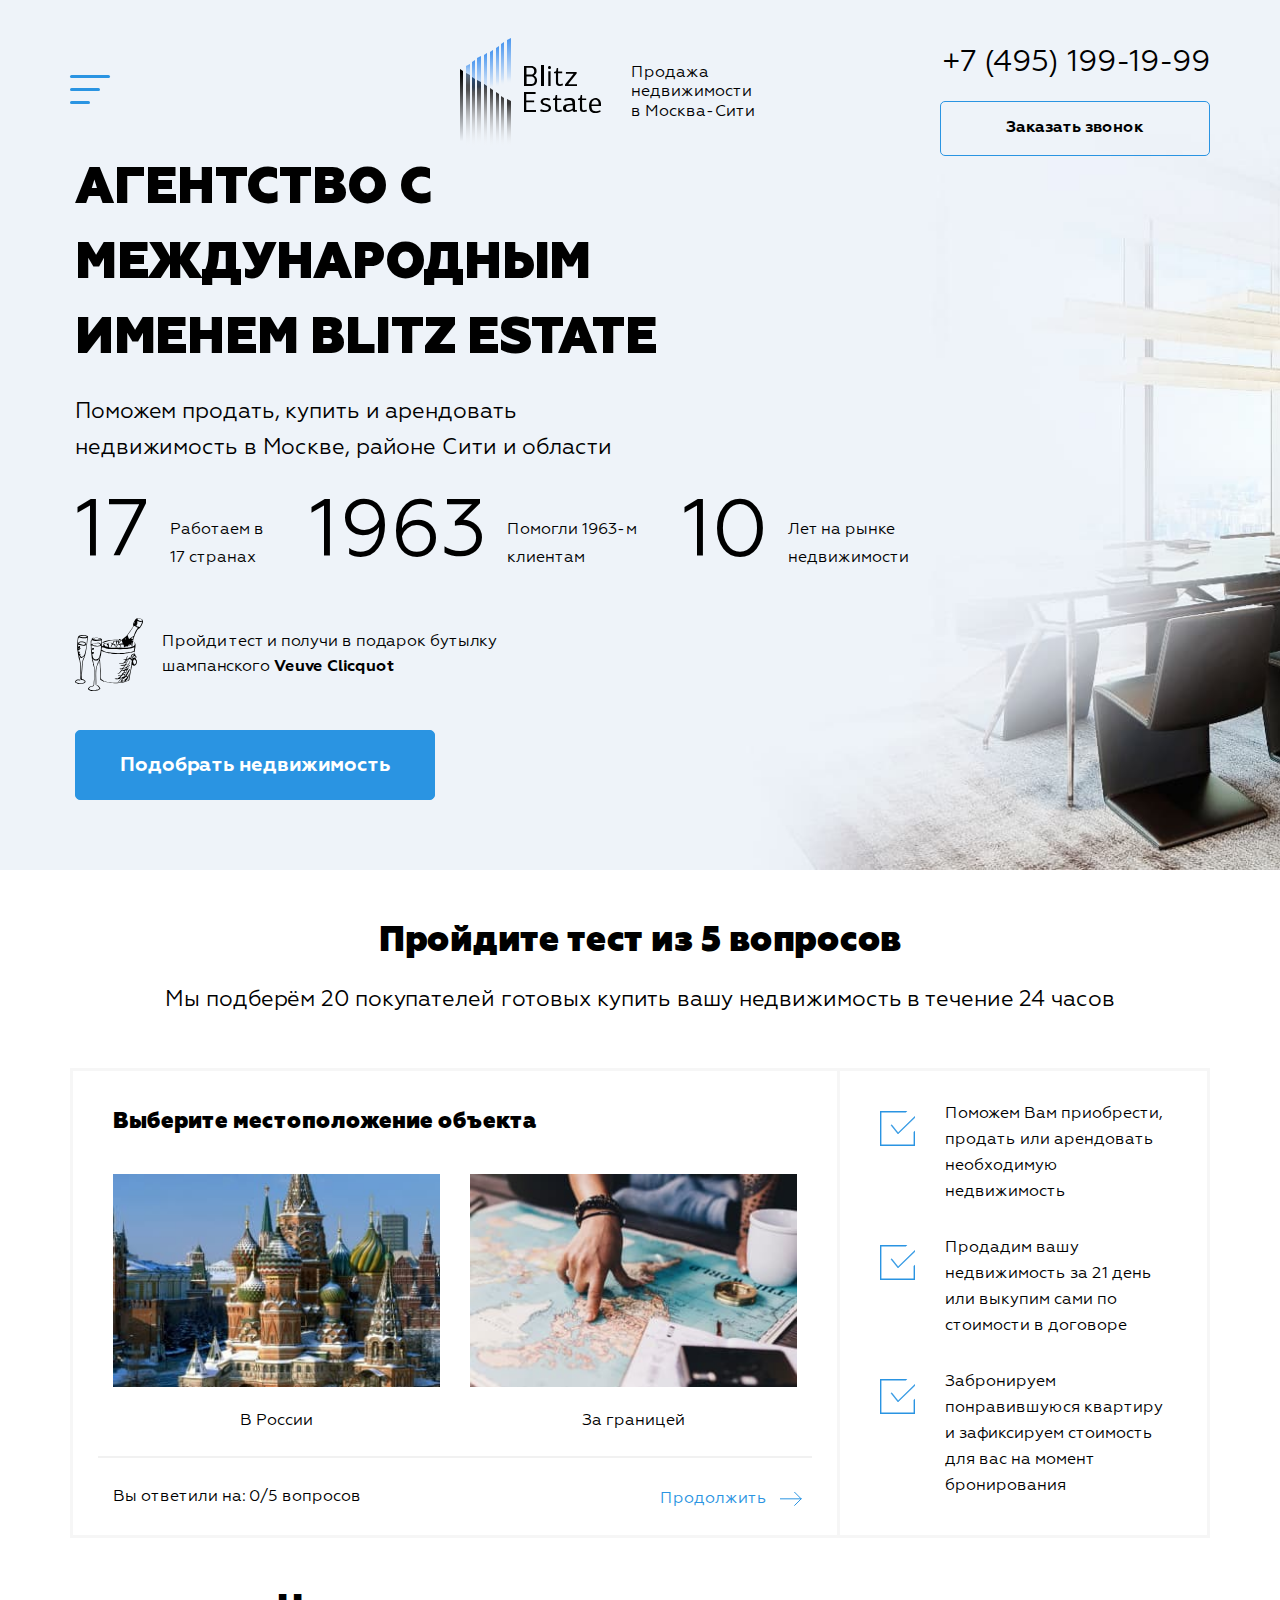
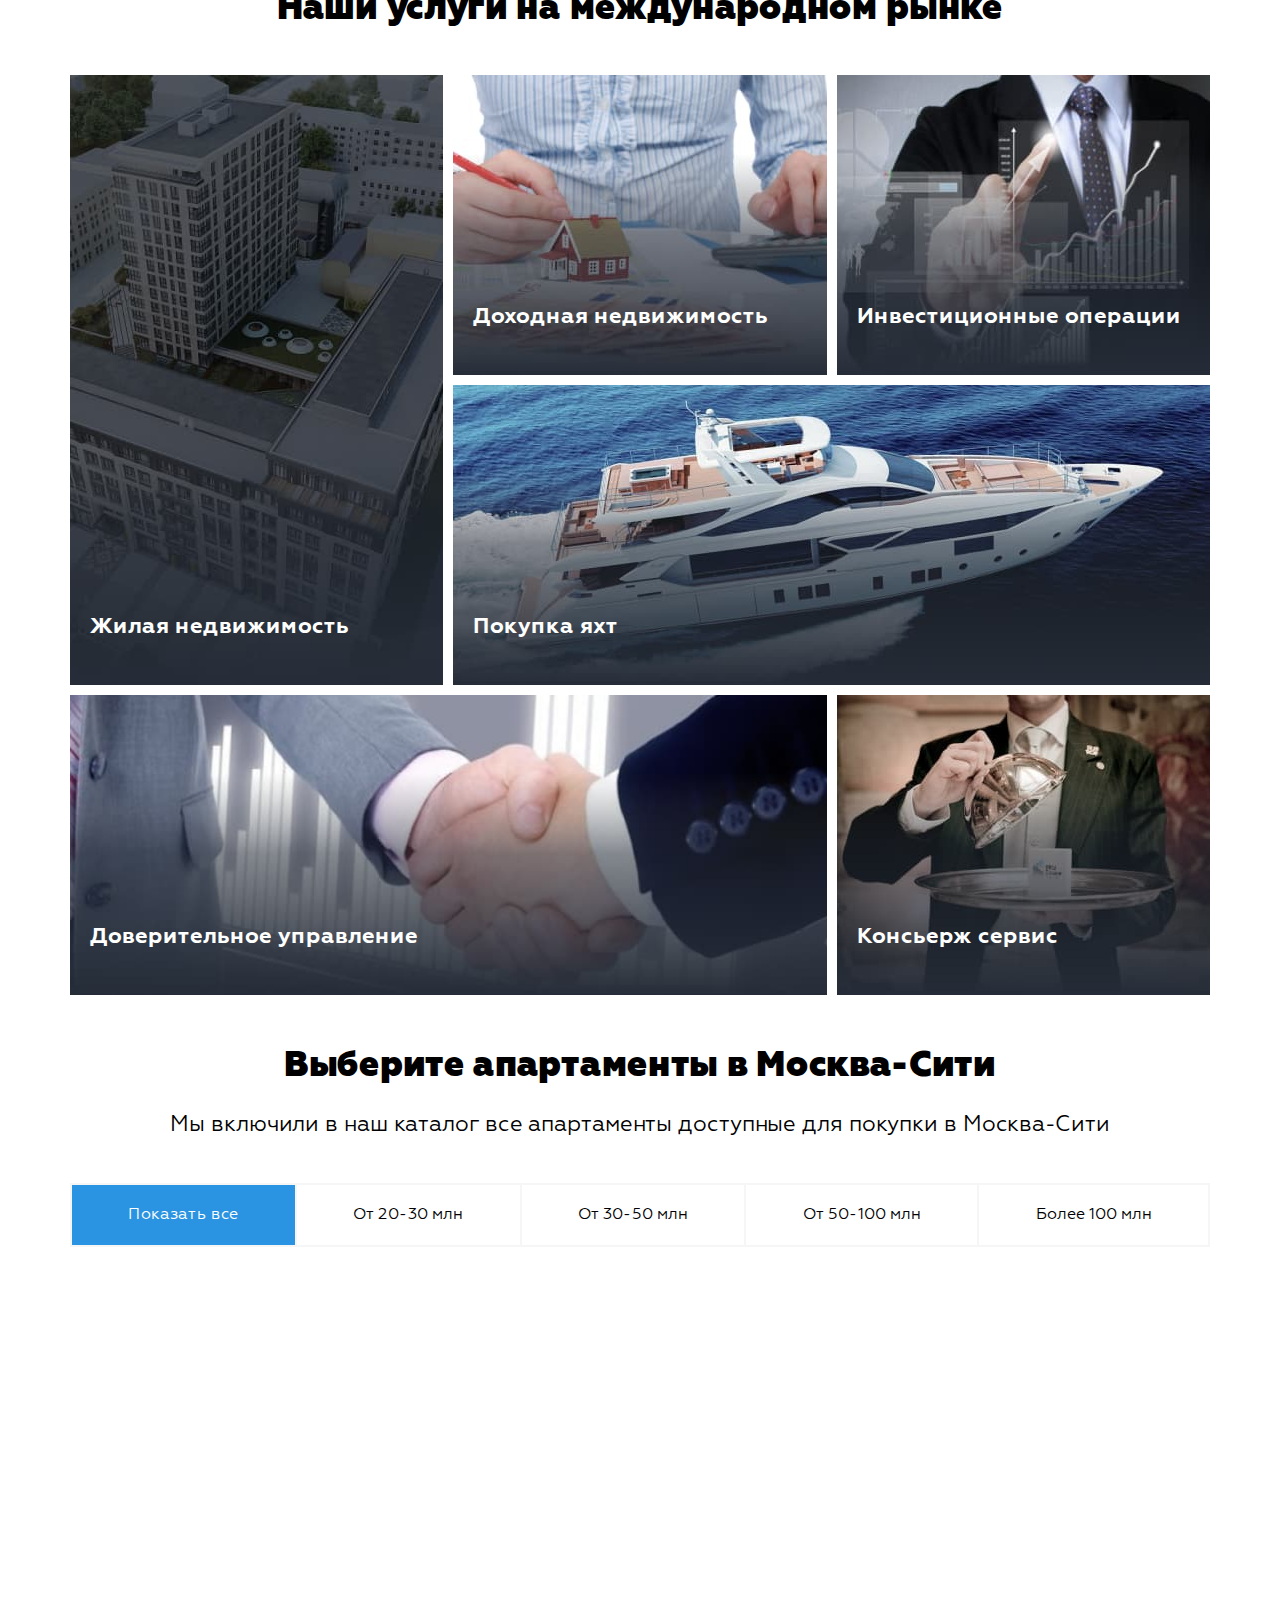
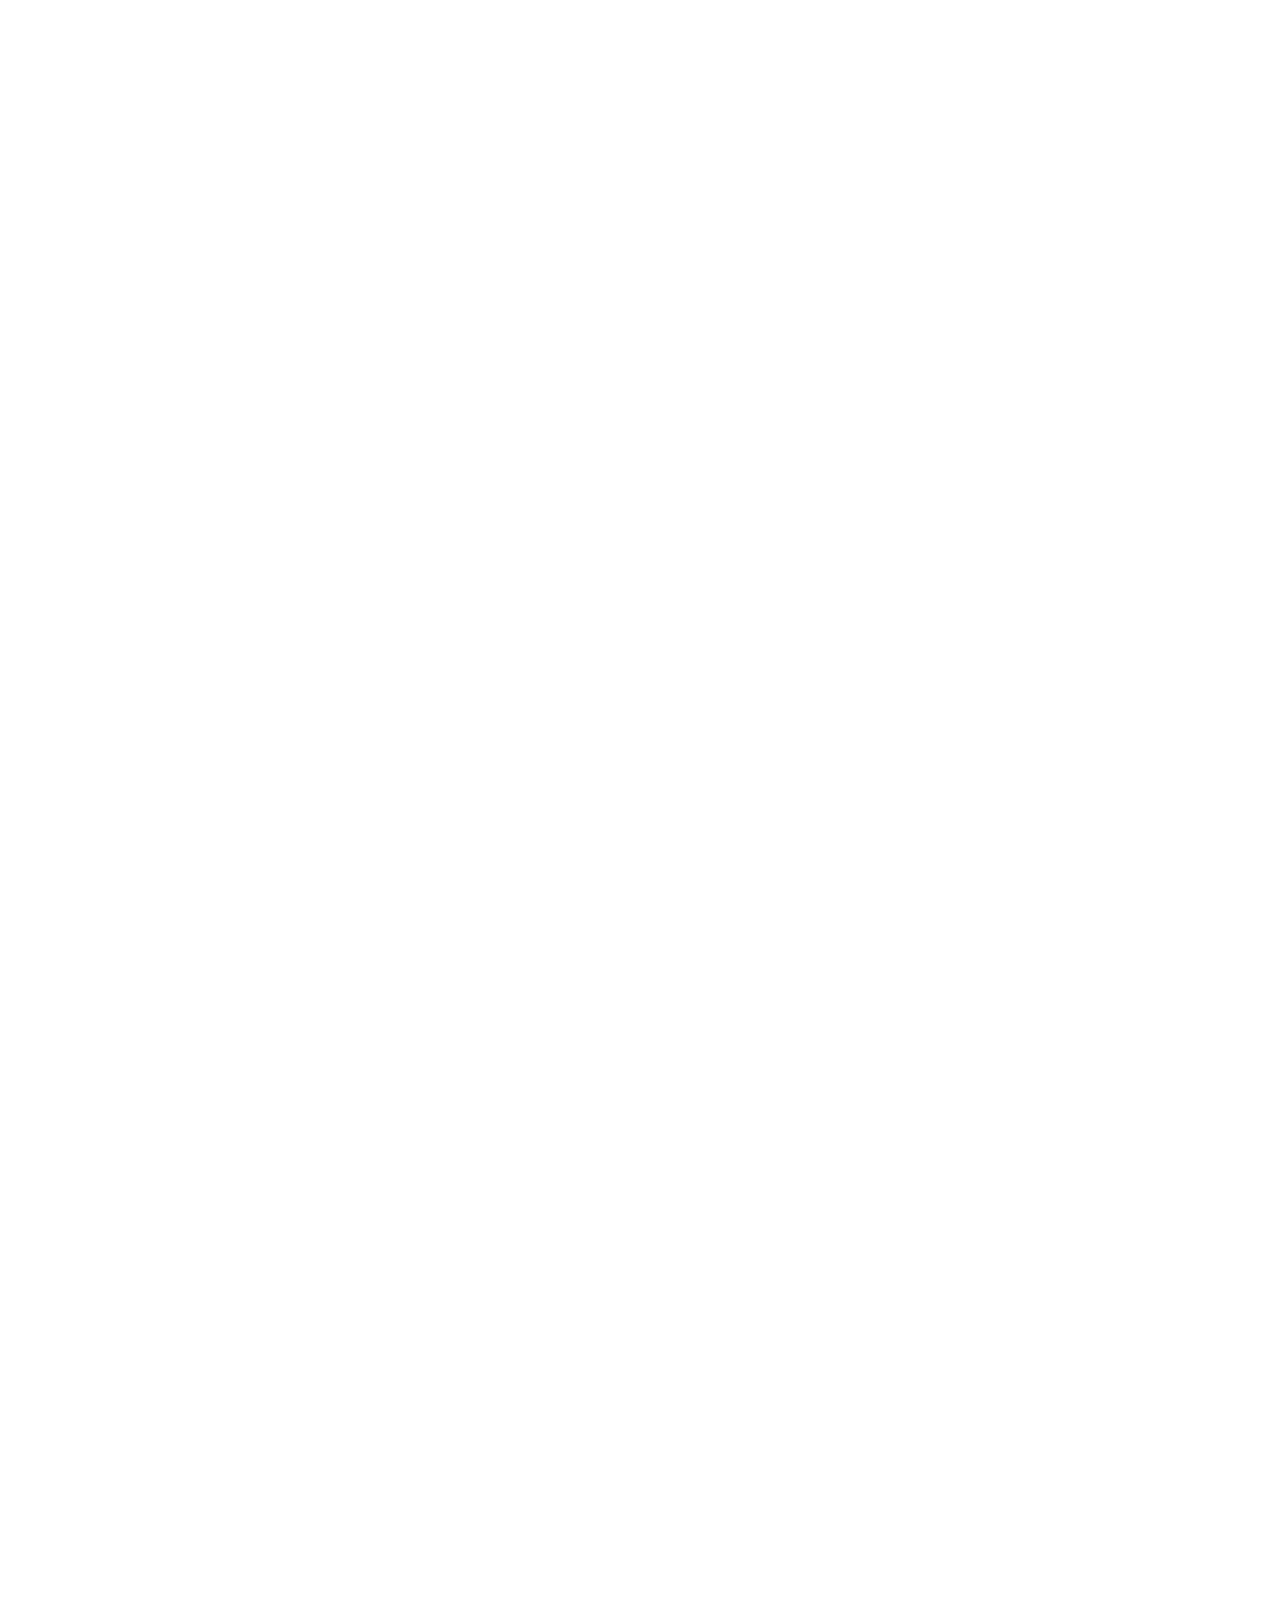
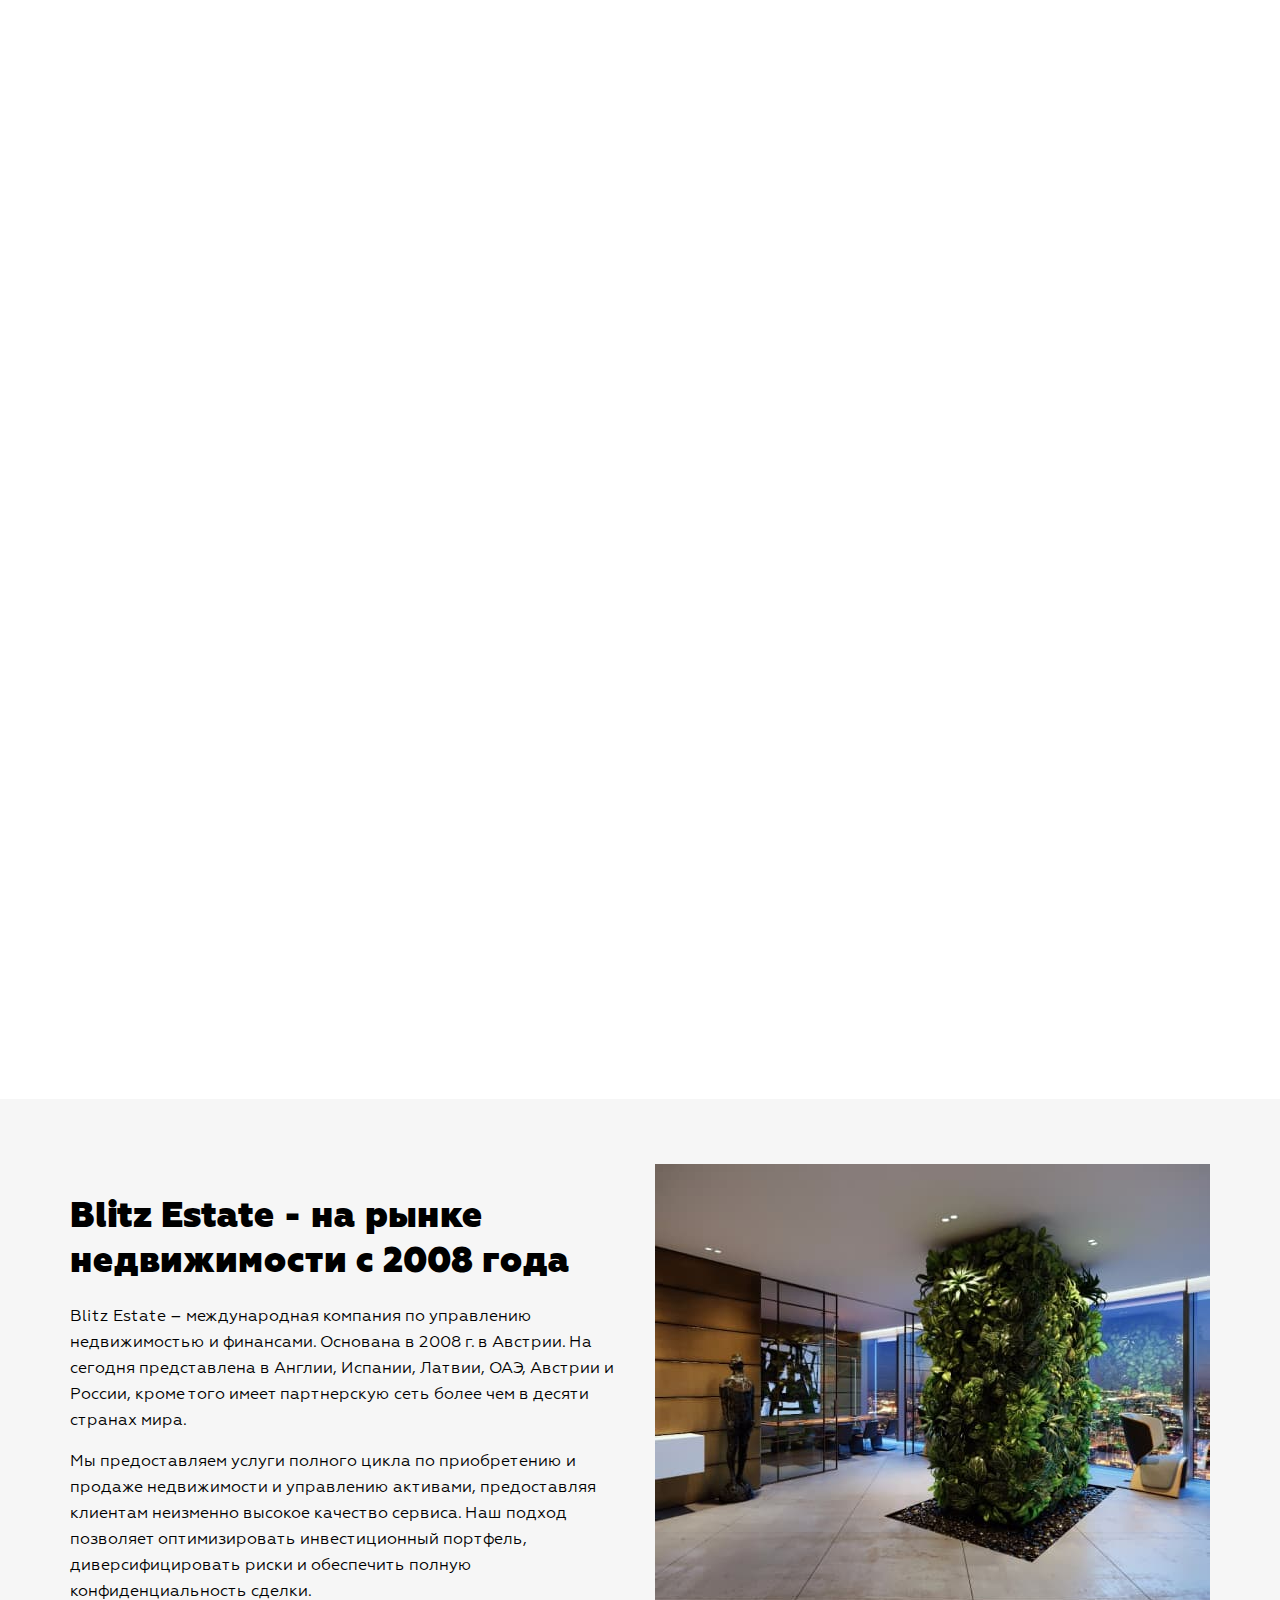
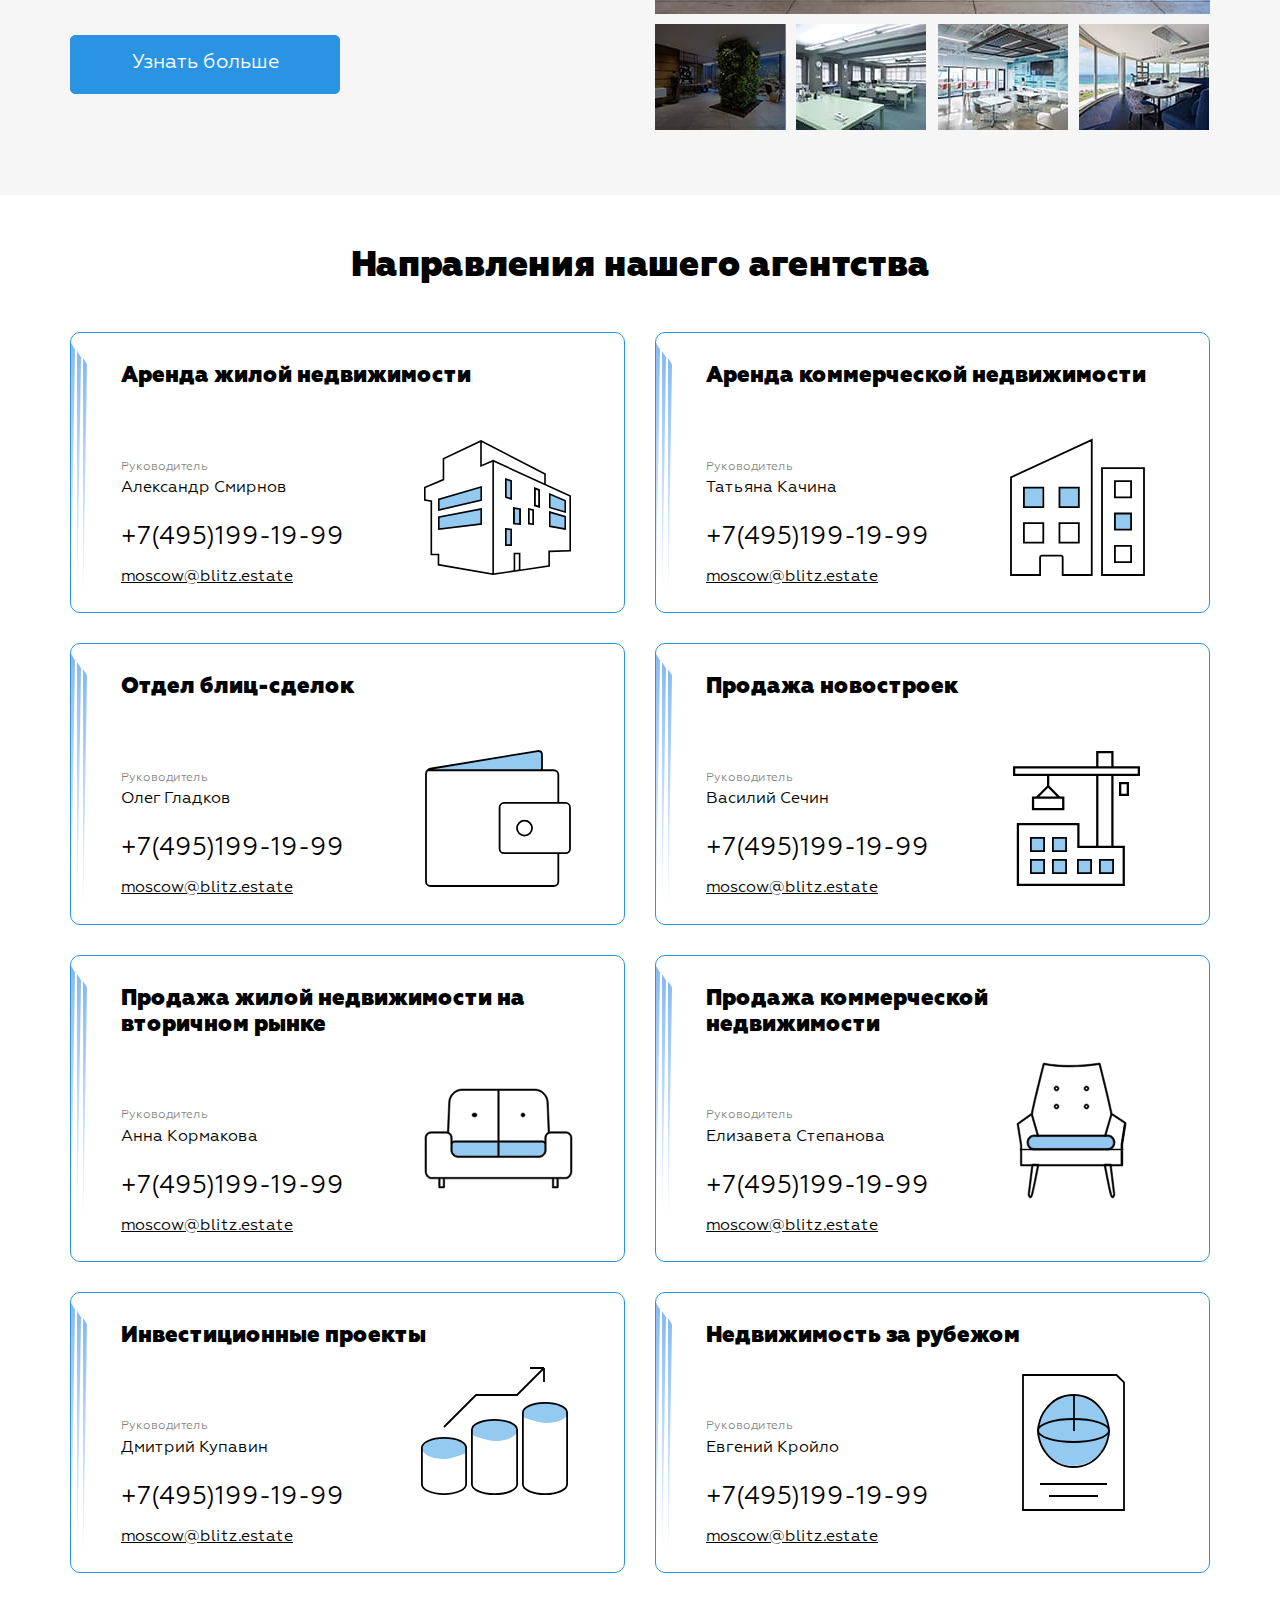
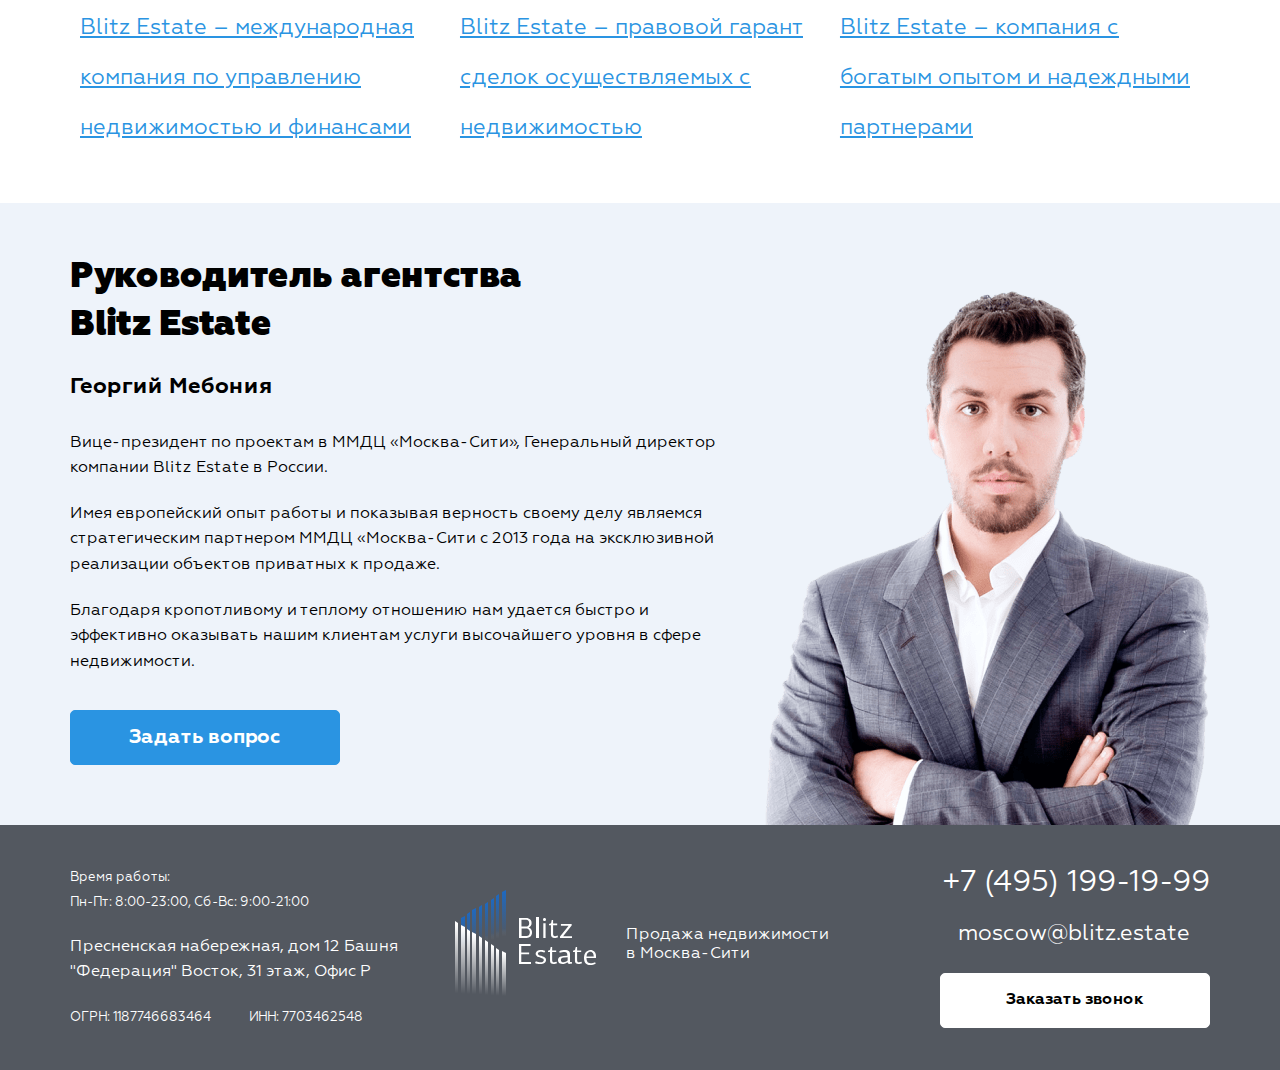
==== docs/index.html @ 1f383733 "added favicon package, created docs folder for gh-page" ====
<!DOCTYPE html>
<html lang="ru">
<head>
    <meta charset="UTF-8">
    <meta name="viewport" content="width=device-width, initial-scale=1.0">
    <meta http-equiv="X-UA-Compatible" content="ie=edge">
    <meta name="description" content="Агентство недвижимости с международным именем, на рынке более 10 лет – Blitz estate">

    <link rel="apple-touch-icon" sizes="180x180" href="/apple-touch-icon.png">
    <link rel="icon" type="image/png" sizes="32x32" href="/favicon-32x32.png">
    <link rel="icon" type="image/png" sizes="16x16" href="/favicon-16x16.png">
    <link rel="manifest" href="/site.webmanifest">
    <link rel="mask-icon" href="/safari-pinned-tab.svg" color="#2a94e2">
    <meta name="msapplication-TileColor" content="#ffffff">
    <meta name="theme-color" content="#2a94e2">

    <link rel="stylesheet" href="style/style.css">
    <title>Агентство недвижимости - Blitz estate</title>
</head>
<body class="page">
    
    <div class="all-wrapper">

        <section class="hero">
            <div class="hero__background background"></div>

            <div class="container">
                <header class="main-header">
                    <div class="main-header__col">
                        <div class="main-header__nav">
                            <nav class="main-nav">
                                <button class="main-nav__toggle js-nav-toggle" aria-label="main menu toggle">
                                    <span class="main-nav__toggle-line"></span>
                                    <span class="main-nav__toggle-line"></span>
                                    <span class="main-nav__toggle-line"></span>
                                </button>
                                <div class="main-nav__wrapper js-nav">
                                    <ul class="main-nav__list">
                                        <li class="main-nav__item">
                                            <a href="#services" class="main-nav__link js-nav-link">Услуги</a>
                                        </li>
                                        <li class="main-nav__item">
                                            <a href="#apartments" class="main-nav__link js-nav-link">Апартаменты</a>
                                        </li>
                                        <li class="main-nav__item">
                                            <a href="#about" class="main-nav__link js-nav-link">О компании</a>
                                        </li>
                                        <li class="main-nav__item">
                                            <a href="#agency" class="main-nav__link js-nav-link">Направления</a>
                                        </li>
                                    </ul>

                                    <div class="main-nav__call">
                                        <div class="call call--light">
                                            <span class="call__phone">
                                                <a href="tel:+74951991999" class="call__link">+7 (495) 199-19-99</a>
                                            </span>
                                            <button class="call__button button button--transparent button--text-light js-call-request-button">Заказать звонок</button>
                                        </div>
                                    </div>
                                </div>
                            </nav>
                        </div>
                    </div>
                    <div class="main-header__col">
                        <div class="main-header__logo">
                            <div class="logo">
                                <div class="logo__icon"></div>
                                <span class="logo__text">Продажа недвижимости в&nbsp;Москва-Сити</span>
                            </div>
                        </div>
                    </div>
                    <div class="main-header__col">
                        <div class="main-header__call">
                            <div class="call">
                                <span class="call__phone">
                                    <a href="tel:+74951991999" class="call__link">+7 (495) 199-19-99</a>
                                </span>
                                <button class="call__button button button--transparent js-call-request-button">Заказать звонок</button>
                            </div>
                        </div>
                    </div>
                </header>

                <div class="hero__content">
                    <h1 class="hero__title">Агентство с международным именем Blitz Estate</h1>
                    <span class="hero__subtitle">Поможем продать, купить и арендовать недвижимость в Москве, районе Сити и области</span>
        
                    <div class="hero__features">
                        <div class="features">
                            <ul class="features__list">
                                <li class="features__item">
                                    <span class="features__num">17</span>
                                    <span class="features__text">Работаем в <br>17 странах</span>
                                </li>
                                <li class="features__item">
                                    <span class="features__num">1963</span>
                                    <span class="features__text">Помогли 1963-м <br>клиентам</span>
                                </li>
                                <li class="features__item">
                                    <span class="features__num">10</span>
                                    <span class="features__text">Лет на рынке <br>недвижимости</span>
                                </li>
                            </ul>
                        </div>
                    </div>
        
                    <div class="hero__offer">
                        <span class="hero__offer-text">Пройди тест и получи в подарок бутылку шампанского <b>Veuve Clicquot</b></span>
                    </div>
        
                    <button class="hero__button button button--size-big">Подобрать недвижимость</button>
                </div>


            </div><!--container-->

        </section>
        <!--/.hero-->


        <section class="questions">
            <div class="container">
                <div class="questions__inner">

                    <h2 class="questions__title section-title">Пройдите тест из 5 вопросов </h2>
                    <span class="questions__subtitle section-subtitle">Мы подберём 20 покупателей готовых купить вашу недвижимость в течение 24 часов</span>

                    <div class="questions-block">

                        <div class="questions-block__main">
                            <span class="questions-block__title">Выберите местоположение объекта</span>
                            
                            <div class="questions-block__row">
                                <div class="questions-block__col">
                                    <figure class="questions-block__question">
                                        <img src="image/questions/in-russia.jpg" alt="В России" class="questions-block__image">
                                        <figcaption class="question-block__caption">В России</figcaption>
                                    </figure>
                                    
                                </div>
                                <div class="questions-block__col">
                                    <figure class="questions-block__question">
                                        <img src="image/questions/abroad.jpg" alt="За границей" class="questions-block__image">
                                        <figcaption class="question-block__caption">За границей</figcaption>
                                    </figure>
                                </div>
                            </div>

                            <div class="questions-block__footer">
                                <span class="questions-block__result">
                                    Вы ответили на: <span class="questions-block__result-num">0</span>/<span class="questions-block__result-num">5</span> вопросов
                                </span>

                                <a href="" class="questions-block__next">Продолжить</a>
                            </div>

                        </div>

                        <div class="questions-block__side">
                            <div class="questions-block__features">

                                <div class="questions-features">
                                    <ul class="questions-features__list">
                                        <li class="questions-features__item">
                                            Поможем Вам приобрести, продать или арендовать необходимую недвижимость
                                        </li>
                                        <li class="questions-features__item">
                                            Продадим вашу недвижимость за 21 день или выкупим сами по стоимости в договоре
                                        </li>
                                        <li class="questions-features__item">
                                            Забронируем понравившуюся квартиру и зафиксируем стоимость для вас на момент бронирования
                                        </li>
                                    </ul>
                                </div><!--features-->

                            </div>
                        </div>
                    </div><!--questions-block-->

                </div><!--questions-inner-->
            </div>
            <!-- /.container -->
        </section>
        <!--/.questions-->


        <section class="services" id="services">
            <div class="container">
                <div class="services__inner">

                    <h2 class="services__title section-title">Наши услуги на международном рынке</h2>

                    <div class="services__list">
                        <div class="services__item">
                            <div class="service">
                                <h3 class="service__title">Жилая недвижимость</h3>
                                <div class="service__text">
                                    <div class="service__desc">
                                        <p>Сопровождение сделок по продаже, купли и аренде объектов недвижимости под ключ.</p>
                                    </div>
                                    <button class="service__button button">Узнать больше</button>    
                                </div>
                                <img src="image/services/service-1.jpg" alt="Жилая недвижимость" class="service__image">
                                
                            </div>
                        </div>
                        <div class="services__item">
                            <div class="service">
                                <h3 class="service__title">Доходная недвижимость</h3>
                                <div class="service__text">
                                    <div class="service__desc">
                                        <p>Решение организационных вопросов по поводу проведения сделок с недвижимостью</p>
                                    </div>
                                    <button class="service__button button">Узнать больше</button>    
                                </div>
                                <img src="image/services/service-2.jpg" alt="Доходная недвижимость" class="service__image">
                                
                            </div>
                        </div>
                        <div class="services__item">
                            <div class="service">
                                <h3 class="service__title">Инвестиционные операции</h3>
                                <div class="service__text">
                                    <div class="service__desc">
                                        <p>Услуги гаранта при проведении инвестиционных операций</p>
                                    </div>
                                    <button class="service__button button">Узнать больше</button>    
                                </div>
                                <img src="image/services/service-3.jpg" alt="Инвестиционные операции" class="service__image">
                                
                            </div>
                        </div>
                        <div class="services__item">
                            <div class="service">
                                <h3 class="service__title">Покупка яхт</h3>
                                <div class="service__text">
                                    <div class="service__desc">
                                        <p>Помощь при покупке и оформлении водного транспорта</p>
                                    </div>
                                    <button class="service__button button">Узнать больше</button>    
                                </div>
                                <img src="image/services/service-4.jpg" alt="Покупка яхт" class="service__image">
                                
                            </div>
                        </div>
                        <div class="services__item">
                            <div class="service">
                                <h3 class="service__title">Доверительное управление</h3>
                                <div class="service__text">
                                    <div class="service__desc">
                                        <p>Вы выбираете, мы управляем.</p>
                                    </div>
                                    <button class="service__button button">Узнать больше</button>    
                                </div>
                                <img src="image/services/service-5.jpg" alt="Доверительное управление" class="service__image">
                                
                            </div>
                        </div>
                        <div class="services__item">
                            <div class="service">
                                <h3 class="service__title">Консьерж сервис</h3>
                                <div class="service__text">
                                    <div class="service__desc">
                                        <p>Предоставление услуг обслуживающего персонала</p>
                                    </div>
                                    <button class="service__button button">Узнать больше</button>
                                </div>
                                <img src="image/services/service-6.jpg" alt="Консьерж сервис" class="service__image">
                            </div>
                        </div>
                    </div>

                </div>
                <!-- /.services__inner -->
            </div>
            <!-- /.container -->
        </section>
        <!-- /.services -->


        <section class="apartments" id="apartments">
            <div class="container">
                <div class="apartments__inner">

                    <h2 class="apartments__title section-title">Выберите апартаменты в Москва-Сити</h2>
                    <span class="apartments__subtitle section-subtitle">Мы включили в наш каталог все апартаменты доступные для покупки в Москва-Сити</span>

                    <div class="apartments__filter">
                        <div class="apartments-filter">
                            <ul class="apartments-filter__list">
                                <li class="apartments-filter__item">
                                    <button class="apartments-filter__button apartments-filter__button--active js-filter-button" data-filter="0-1000000000">Показать все</button>
                                </li>
                                <li class="apartments-filter__item">
                                    <button class="apartments-filter__button js-filter-button" data-filter="20000000-30000000">От 20-30 млн</button>
                                </li>
                                <li class="apartments-filter__item">
                                    <button class="apartments-filter__button js-filter-button" data-filter="30000000-50000000">От 30-50 млн</button>
                                </li>
                                <li class="apartments-filter__item">
                                    <button class="apartments-filter__button js-filter-button" data-filter="50000000-100000000">От 50-100 млн</button>
                                </li>
                                <li class="apartments-filter__item">
                                    <button class="apartments-filter__button js-filter-button" data-filter="100000000-1000000000">Более 100 млн</button>
                                </li>
                            </ul>
                        </div><!--apartments-filter-->
                    </div>

                    <div class="apartments__list">
                        <div class="apartments__item">
                            <div class="apartments-item">
                                <div class="apartments-item__image">
                                    <img src="image/aparts/apart-oko.jpg" alt="Апартаменты в «башне ОКО»">
                                </div>
                                <div class="apartments-item__text">
                                    <h3 class="apartments-item__title">Апартаменты в «башне ОКО»</h3>
                                    <span class="apartments-item__subtitle">Лот № 4536</span>
                                    <table class="apartments-item__specs">
                                        <tbody>
                                            <tr>
                                                <td class="apartments-item__price">25 600 000</td>
                                                <td>Площадь 70 м²</td>
                                            </tr>
                                            <tr>
                                                <td class="apartments-item__meter-price">365 714 ₽ за м²</td>
                                                <td>Этаж 52</td>
                                            </tr>
                                        </tbody>
                                    </table>
                                </div>
                                
                                <button class="apartments-item__button js-view-request-button">Назначить просмотр</button>
                            </div>
                        </div>
                        <div class="apartments__item">
                            <div class="apartments-item">
                                <div class="apartments-item__image">
                                    <img src="image/aparts/apart-imperia.jpg" alt="Апартаменты в «башне Империя»">
                                </div>
                                <div class="apartments-item__text">
                                    <h3 class="apartments-item__title">Апартаменты в «башне Империя»</h3>
                                    <span class="apartments-item__subtitle">Лот № 4547</span>
                                    <table class="apartments-item__specs">
                                        <tbody>
                                            <tr>
                                                <td class="apartments-item__price">27 900 000</td>
                                                <td>Площадь 62 м²</td>
                                            </tr>
                                            <tr>
                                                <td class="apartments-item__meter-price">420 000 ₽ за м²</td>
                                                <td>Этаж 35</td>
                                            </tr>
                                        </tbody>
                                    </table>
                                </div>
                                
                                <button class="apartments-item__button js-view-request-button">Назначить просмотр</button>
                            </div>
                        </div>
                        <div class="apartments__item">
                            <div class="apartments-item">
                                <div class="apartments-item__image">
                                    <img src="image/aparts/apart-neva-towers.jpg" alt="Апартаменты в «Neva Towers»">
                                </div>
                                <div class="apartments-item__text">
                                    <h3 class="apartments-item__title">Апартаменты в «Neva Towers»</h3>
                                    <span class="apartments-item__subtitle">Лот № 4548</span>
                                    <table class="apartments-item__specs">
                                        <tbody>
                                            <tr>
                                                <td class="apartments-item__price">19 000 000</td>
                                                <td>Площадь 40 м²</td>
                                            </tr>
                                            <tr>
                                                <td class="apartments-item__meter-price">475 000 ₽ за м²</td>
                                                <td>Этаж 16</td>
                                            </tr>
                                        </tbody>
                                    </table>
                                </div>
                                
                                <button class="apartments-item__button js-view-request-button">Назначить просмотр</button>
                            </div>
                        </div>
                        <div class="apartments__item">
                            <div class="apartments-item">
                                <div class="apartments-item__image">
                                    <img src="image/aparts/apart-federation.jpg" alt="Апартаменты в комплексе «Федерация»">
                                </div>
                                <div class="apartments-item__text">
                                    <h3 class="apartments-item__title">Апартаменты в комплексе «Федерация»</h3>
                                    <span class="apartments-item__subtitle">Лот № 4549</span>
                                    <table class="apartments-item__specs">
                                        <tbody>
                                            <tr>
                                                <td class="apartments-item__price">59 500 000</td>
                                                <td>Площадь 110 м²</td>
                                            </tr>
                                            <tr>
                                                <td class="apartments-item__meter-price">540 909 ₽ за м²</td>
                                                <td>Этаж 84</td>
                                            </tr>
                                        </tbody>
                                    </table>
                                </div>
                                
                                <button class="apartments-item__button js-view-request-button">Назначить просмотр</button>
                            </div>
                        </div>
                        <div class="apartments__item">
                            <div class="apartments-item">
                                <div class="apartments-item__image">
                                    <img src="image/aparts/apart-oko-2.jpg" alt="Апартаменты в «башне ОКО»">
                                </div>
                                <div class="apartments-item__text">
                                    <h3 class="apartments-item__title">Апартаменты в «башне ОКО»</h3>
                                    <span class="apartments-item__subtitle">Лот № 4550</span>
                                    <table class="apartments-item__specs">
                                        <tbody>
                                            <tr>
                                                <td class="apartments-item__price">34 900 000</td>
                                                <td>Площадь 88 м²</td>
                                            </tr>
                                            <tr>
                                                <td class="apartments-item__meter-price">396 590 ₽ за м²</td>
                                                <td>Этаж 29</td>
                                            </tr>
                                        </tbody>
                                    </table>
                                </div>
                                
                                <button class="apartments-item__button js-view-request-button">Назначить просмотр</button>
                            </div>
                        </div>
                        <div class="apartments__item">
                            <div class="apartments-item">
                                <div class="apartments-item__image">
                                    <img src="image/aparts/apart-gorod.jpg" alt="Апартаменты в «Город столиц»">
                                </div>
                                <div class="apartments-item__text">
                                    <h3 class="apartments-item__title">Апартаменты в «Город столиц»</h3>
                                    <span class="apartments-item__subtitle">Лот № 4551</span>
                                    <table class="apartments-item__specs">
                                        <tbody>
                                            <tr>
                                                <td class="apartments-item__price">28 400 000</td>
                                                <td>Площадь 57 м²</td>
                                            </tr>
                                            <tr>
                                                <td class="apartments-item__meter-price">498 245 ₽ за м²</td>
                                                <td>Этаж 48</td>
                                            </tr>
                                        </tbody>
                                    </table>
                                </div>
                                
                                <button class="apartments-item__button js-view-request-button">Назначить просмотр</button>
                            </div>
                        </div>
                        <div class="apartments__item">
                            <div class="apartments-item">
                                <div class="apartments-item__image">
                                    <img src="image/aparts/apart-oko-3.jpg" alt="Апартаменты в «башне ОКО»">
                                </div>
                                <div class="apartments-item__text">
                                    <h3 class="apartments-item__title">Апартаменты в «башне ОКО»</h3>
                                    <span class="apartments-item__subtitle">Лот № 4552</span>
                                    <table class="apartments-item__specs">
                                        <tbody>
                                            <tr>
                                                <td class="apartments-item__price">38 200 000</td>
                                                <td>Площадь 69 м²</td>
                                            </tr>
                                            <tr>
                                                <td class="apartments-item__meter-price">553 623 ₽ за м²</td>
                                                <td>Этаж 58</td>
                                            </tr>
                                        </tbody>
                                    </table>
                                </div>
                                
                                <button class="apartments-item__button js-view-request-button">Назначить просмотр</button>
                            </div>
                        </div>
                        <div class="apartments__item">
                            <div class="apartments-item">
                                <div class="apartments-item__image">
                                    <img src="image/aparts/apart-imperia-2.jpg" alt="Апартаменты в «башне Империя»">
                                </div>
                                <div class="apartments-item__text">
                                    <h3 class="apartments-item__title">Апартаменты в «башне Империя»</h3>
                                    <span class="apartments-item__subtitle">Лот № 4553</span>
                                    <table class="apartments-item__specs">
                                        <tbody>
                                            <tr>
                                                <td class="apartments-item__price">41 000 000</td>
                                                <td>Площадь 74 м²</td>
                                            </tr>
                                            <tr>
                                                <td class="apartments-item__meter-price">554 054 ₽ за м²</td>
                                                <td>Этаж 41</td>
                                            </tr>
                                        </tbody>
                                    </table>
                                </div>
                                
                                <button class="apartments-item__button js-view-request-button">Назначить просмотр</button>
                            </div>
                        </div>
                        <div class="apartments__item">
                            <div class="apartments-item">
                                <div class="apartments-item__image">
                                    <img src="image/aparts/apart-gorod-2.jpg" alt="Апартаменты в «Город столиц»">
                                </div>
                                <div class="apartments-item__text">
                                    <h3 class="apartments-item__title">Апартаменты в «Город столиц»</h3>
                                    <span class="apartments-item__subtitle">Лот № 4554</span>
                                    <table class="apartments-item__specs">
                                        <tbody>
                                            <tr>
                                                <td class="apartments-item__price">53 200 000</td>
                                                <td>Площадь 94 м²</td>
                                            </tr>
                                            <tr>
                                                <td class="apartments-item__meter-price">565 957 ₽ за м²</td>
                                                <td>Этаж 59</td>
                                            </tr>
                                        </tbody>
                                    </table>
                                </div>
                                
                                <button class="apartments-item__button js-view-request-button">Назначить просмотр</button>
                            </div>
                        </div>
                        <div class="apartments__item">
                            <div class="apartments-item">
                                <div class="apartments-item__image">
                                    <img src="image/aparts/apart-neva-towers-2.jpg" alt="Апартаменты в «Neva Towers»">
                                </div>
                                <div class="apartments-item__text">
                                    <h3 class="apartments-item__title">Апартаменты в «Neva Towers»</h3>
                                    <span class="apartments-item__subtitle">Лот № 4555</span>
                                    <table class="apartments-item__specs">
                                        <tbody>
                                            <tr>
                                                <td class="apartments-item__price">89 900 000</td>
                                                <td>Площадь 140 м²</td>
                                            </tr>
                                            <tr>
                                                <td class="apartments-item__meter-price">642 142 ₽ за м²</td>
                                                <td>Этаж 61</td>
                                            </tr>
                                        </tbody>
                                    </table>
                                </div>
                                
                                <button class="apartments-item__button js-view-request-button">Назначить просмотр</button>
                            </div>
                        </div>
                    </div>

                </div>
                <!-- /.apartments__inner -->
            </div>
            <!-- /.container -->
        </section>
        <!-- /.apartments -->


        <section class="about" id="about">
            <div class="container">
                <div class="about__inner">

                    <div class="about__col">
                        <h2 class="about__title section-title">Blitz Estate - на рынке недвижимости с 2008 года</h2>
                        <div class="about__desc">
                            <p>
                                Blitz Estate – международная компания по управлению недвижимостью и финансами. 
                                Основана в 2008 г. в Австрии. На сегодня представлена в Англии, Испании, Латвии, ОАЭ, Австрии и России, 
                                кроме того имеет партнерскую сеть более чем в десяти странах мира.
                            </p>
                            <p>
                                Мы предоставляем услуги полного цикла по приобретению и продаже недвижимости и управлению активами, 
                                предоставляя клиентам неизменно высокое качество сервиса. 
                                Наш подход позволяет оптимизировать инвестиционный портфель, 
                                диверсифицировать риски и обеспечить полную конфиденциальность сделки.
                            </p>
                        </div>
                        <button class="about__button button">Узнать больше</button>
                    </div>

                    <div class="about__col">
                        <div class="about__images">
                            <div class="about__images-track">
                                <div class="about__image">
                                    <img src="image/about/about-1.jpg" alt="Переговорные в нашем офисе">
                                </div>
                                <div class="about__image">
                                    <img src="image/about/about-2.jpg" alt="Переговорные в нашем офисе">
                                </div>
                                <div class="about__image">
                                    <img src="image/about/about-3.jpg" alt="Переговорные в нашем офисе">
                                </div>
                                <div class="about__image">
                                    <img src="image/about/about-4.jpg" alt="Переговорные в нашем офисе">
                                </div>
                            </div>

                        </div>
                        <div class="about__thumbs">
                            <div class="about__thumb about__thumb--active">
                                <img src="image/about/thumbs/about-thumb-1.jpg" alt="Переговорные в нашем офисе">
                            </div>
                            <div class="about__thumb">
                                <img src="image/about/thumbs/about-thumb-2.jpg" alt="Переговорные в нашем офисе">
                            </div>
                            <div class="about__thumb">
                                <img src="image/about/thumbs/about-thumb-3.jpg" alt="Переговорные в нашем офисе">
                            </div>
                            <div class="about__thumb">
                                <img src="image/about/thumbs/about-thumb-4.jpg" alt="Переговорные в нашем офисе">
                            </div>
                        </div>
                    </div>

                </div>
                <!-- /.about__inner -->
            </div>
            <!-- /.container -->
        </section>
        <!-- /.about -->


        <section class="agency" id="agency">
            <div class="container">
                <div class="agency__inner">

                    <h2 class="agency__title section-title">Направления нашего агентства</h2>

                    <div class="agency__list">
                        <div class="agency__item">
                            <div class="agency-item agency-item--building-rent">
                                <h3 class="agency-item__title">Аренда жилой недвижимости</h3>
                                <div class="agency-item__contacts">
                                    <span class="agency-item__leader">Руководитель</span>
                                    <span class="agency-item__leader-name">Александр Смирнов</span>
                                    <a href="tel:+74951991999" class="agency-item__phone">+7(495)199-19-99</a>
                                    <a href="mailto:moscow@blitz.estate" class="agency-item__email">moscow@blitz.estate</a>
                                </div>
                            </div>
                        </div>
                        <div class="agency__item">
                            <div class="agency-item agency-item--commerce-rent">
                                <h3 class="agency-item__title">Аренда коммерческой недвижимости</h3>
                                <div class="agency-item__contacts">
                                    <span class="agency-item__leader">Руководитель</span>
                                    <span class="agency-item__leader-name">Татьяна Качина</span>
                                    <a href="tel:+74951991999" class="agency-item__phone">+7(495)199-19-99</a>
                                    <a href="mailto:moscow@blitz.estate" class="agency-item__email">moscow@blitz.estate</a>
                                </div>
                            </div>
                        </div>
                        <div class="agency__item">
                            <div class="agency-item agency-item--deraptment">
                                <h3 class="agency-item__title">Отдел блиц-сделок</h3>
                                <div class="agency-item__contacts">
                                    <span class="agency-item__leader">Руководитель</span>
                                    <span class="agency-item__leader-name">Олег Гладков</span>
                                    <a href="tel:+74951991999" class="agency-item__phone">+7(495)199-19-99</a>
                                    <a href="mailto:moscow@blitz.estate" class="agency-item__email">moscow@blitz.estate</a>
                                </div>
                            </div>
                        </div>
                        <div class="agency__item">
                            <div class="agency-item agency-item--new-building">
                                <h3 class="agency-item__title">Продажа новостроек</h3>
                                <div class="agency-item__contacts">
                                    <span class="agency-item__leader">Руководитель</span>
                                    <span class="agency-item__leader-name">Василий Сечин</span>
                                    <a href="tel:+74951991999" class="agency-item__phone">+7(495)199-19-99</a>
                                    <a href="mailto:moscow@blitz.estate" class="agency-item__email">moscow@blitz.estate</a>
                                </div>
                            </div>
                        </div>
                        <div class="agency__item">
                            <div class="agency-item agency-item--second-building">
                                <h3 class="agency-item__title">Продажа жилой недвижимости на вторичном рынке</h3>
                                <div class="agency-item__contacts">
                                    <span class="agency-item__leader">Руководитель</span>
                                    <span class="agency-item__leader-name">Анна Кормакова</span>
                                    <a href="tel:+74951991999" class="agency-item__phone">+7(495)199-19-99</a>
                                    <a href="mailto:moscow@blitz.estate" class="agency-item__email">moscow@blitz.estate</a>
                                </div>
                            </div>
                        </div>
                        <div class="agency__item">
                            <div class="agency-item agency-item--commerce-sell">
                                <h3 class="agency-item__title">Продажа коммерческой недвижимости</h3>
                                <div class="agency-item__contacts">
                                    <span class="agency-item__leader">Руководитель</span>
                                    <span class="agency-item__leader-name">Елизавета Степанова</span>
                                    <a href="tel:+74951991999" class="agency-item__phone">+7(495)199-19-99</a>
                                    <a href="mailto:moscow@blitz.estate" class="agency-item__email">moscow@blitz.estate</a>
                                </div>
                            </div>
                        </div>
                        <div class="agency__item">
                            <div class="agency-item agency-item--investments">
                                <h3 class="agency-item__title">Инвестиционные проекты</h3>
                                <div class="agency-item__contacts">
                                    <span class="agency-item__leader">Руководитель</span>
                                    <span class="agency-item__leader-name">Дмитрий Купавин</span>
                                    <a href="tel:+74951991999" class="agency-item__phone">+7(495)199-19-99</a>
                                    <a href="mailto:moscow@blitz.estate" class="agency-item__email">moscow@blitz.estate</a>
                                </div>
                            </div>
                        </div>
                        <div class="agency__item">
                            <div class="agency-item agency-item--abroad-estate">
                                <h3 class="agency-item__title">Недвижимость за рубежом</h3>
                                <div class="agency-item__contacts">
                                    <span class="agency-item__leader">Руководитель</span>
                                    <span class="agency-item__leader-name">Евгений Кройло</span>
                                    <a href="tel:+74951991999" class="agency-item__phone">+7(495)199-19-99</a>
                                    <a href="mailto:moscow@blitz.estate" class="agency-item__email">moscow@blitz.estate</a>
                                </div>
                            </div>
                        </div>
                    </div>

                    <div class="agency__links">
                        <div class="agency__col">
                            <a href="" class="agency__link">Blitz Estate – международная компания по управлению недвижимостью и финансами</a>
                        </div>
                        <div class="agency__col">
                            <a href="" class="agency__link">Blitz Estate – правовой гарант сделок осуществляемых с недвижимостью</a>
                        </div>
                        <div class="agency__col">
                            <a href="" class="agency__link">Blitz Estate – компания с богатым опытом и надеждными партнерами</a>
                        </div>
                    </div>

                </div>
                <!-- /.agency__inner -->
            </div>
            <!-- /.container -->
        </section>
        <!-- /.agency -->


        <section class="leader">
            <div class="container">
                <div class="leader__inner">

                    <div class="leader__main">
                        <h2 class="leader__title section-title">Руководитель агентства <br>Blitz Estate</h2>
                        <span class="leader__name">Георгий Мебония</span>
                        <div class="leader__desc">
                            <p>
                                Вице-президент по проектам в ММДЦ «Москва-Сити», Генеральный директор компании Blitz Estate в России.
                            </p>
                            <p>
                                Имея европейский опыт работы и показывая верность своему делу являемся стратегическим партнером ММДЦ 
                                «Москва-Сити с 2013 года на эксклюзивной реализации объектов приватных к продаже.
                            </p>
                            <p>
                                Благодаря кропотливому и теплому отношению нам удается быстро и эффективно оказывать нашим клиентам услуги 
                                высочайшего уровня в сфере недвижимости.
                            </p>
                        </div>
                        <button class="leader__button button">Задать вопрос</button>
                    </div>

                </div>
                <!-- /.leader__inner -->
            </div>
            <!-- /.container -->
        </section>
        <!-- /.leader -->


        <footer class="main-footer">
            <div class="container">
                <div class="main-footer__inner">

                    <div class="main-footer__col">
                        <span class="main-footer__text">
                            Время работы:<br>
                            Пн-Пт: 8:00-23:00, Сб-Вс: 9:00-21:00
                        </span>
                        <span class="main-footer__text">
                            Пресненская набережная, дом 12 Башня "Федерация"  Восток, 31 этаж, Офис Р
                        </span>
                        <span class="main-footer__text">
                            <span class="main-footer__text-line">
                                ОГРН: 1187746683464
                            </span>
                            <span class="main-footer__text-line">
                                ИНН: 7703462548
                            </span>
                                
                        </span>
                    </div>
                    <div class="main-footer__col">
                        <div class="main-footer__logo">
                            <div class="logo logo--light">
                                <div class="logo__icon"></div>
                                <span class="logo__text">Продажа недвижимости в&nbsp;Москва-Сити</span>
                            </div>
                        </div>
                    </div>
                    <div class="main-footer__col">
                        <div class="main-footer__call">
                            <div class="call call--light">
                                <span class="call__phone">
                                    <a href="tel:+74951991999" class="call__link">+7 (495) 199-19-99</a>
                                </span>
                                <span class="call__mail">
                                    <a href="mailto:moscow@blitz.estate" class="call__link">moscow@blitz.estate</a>
                                </span>
                                <button class="call__button button button--light js-call-request-button">Заказать звонок</button>
                            </div>
                        </div>
                    </div>

                </div>
                <!-- /.main-footer__inner -->
            </div>
            <!-- /.container -->
        </footer>
        <!-- /.main-footer -->

        <div class="modal-overlay">
            <div class="modal modal--call-request">
                <button class="modal__close" aria-label="close modal"></button>
                <span class="modal__title section-title">Перезвоним Вам за 5 минут</span>
                <span class="modal__subtitle">Оставьте заявку и мы перезвоним за 5 минут, чтобы ответить на ваши вопросы</span>
                <form action="" method="POST" class="modal__form">
                    <label class="modal__label">
                        <input type="text" name="call-request-name" class="modal__input" placeholder="Ваше имя">
                    </label>
                    <label class="modal__label">
                        <input type="tel" name="call-request-phone" class="modal__input" placeholder="Ваш телефон">
                    </label>
                    <button class="button modal__button">Жду звонка</button>
                    <span class="modal__info"></span>
                </form>
            </div>
        </div>

    </div>
    <!-- /.all wrapper -->


    <script src="js/main.js"></script>
</body>
</html>
---- docs/style/style.css ----
:root{font-size:100%;-webkit-box-sizing:border-box;box-sizing:border-box}*,::after,::before{-webkit-box-sizing:inherit;box-sizing:inherit}body,figure,form,h1,h2,h3,h4,h5,h6,p,ul{margin:0;padding:0}img{display:block;max-width:100%}.page{position:relative;width:100%;font-family:Geometria,Arial,Helvetica,sans-serif;font-size:1rem;line-height:1.2}.page--modal-is-open{padding-right:17px;overflow:hidden}.all-wrapper{overflow:hidden}.container{max-width:1160px;margin:0 auto;padding:0 10px}.background{position:absolute;top:0;bottom:0;left:0;right:0;z-index:-1}.visually-hidden{position:absolute;width:1px;height:1px;padding:0;clip:rect(1px 1px 1px 1px);clip:rect(1px,1px,1px,1px);border:0;overflow:hidden}.section-title{font-size:35px;font-weight:900;letter-spacing:-.3px;text-align:center}.section-subtitle{display:block;font-size:22px;text-align:center;letter-spacing:-.1px}@media screen and (max-width:1024px){.page--modal-is-open{padding-right:0}.section-title{font-size:28px}.section-subtitle{font-size:18px}}@media screen and (max-width:767px){.section-title{font-size:20px}.section-subtitle{font-size:16px}}@font-face{font-family:Geometria;src:url(../fonts/Geometria-Bold.woff2) format("woff2"),url(../fonts/Geometria-Bold.woff) format("woff");font-weight:700;font-style:normal;font-display:swap}@font-face{font-family:Geometria;src:url(../fonts/Geometria.woff2) format("woff2"),url(../fonts/Geometria.woff) format("woff");font-weight:400;font-style:normal;font-display:swap}@font-face{font-family:Geometria;src:url(../fonts/Geometria-Heavy.woff2) format("woff2"),url(../fonts/Geometria-Heavy.woff) format("woff");font-weight:900;font-style:normal;font-display:swap}.button{min-width:270px;padding:14px 10px 15px;font-family:inherit;font-size:inherit;font-weight:700;line-height:24px;color:#fff;background-color:#2a94e2;border:1px solid #2a94e2;border-radius:5px;cursor:pointer;-webkit-transition:color .3s ease-in,background-color .3s ease-in;transition:color .3s ease-in,background-color .3s ease-in}.button:hover{color:#000;background-color:transparent}.button--transparent{color:#000;background-color:transparent}.button--transparent:hover{color:#fff;background-color:#2a94e2}.button--size-big{min-width:360px;padding:20px 10px 20px;font-size:20px;line-height:28px}.button--light{color:#000;background-color:#fff;border:1px solid #fff}.button--light:hover{color:#fff}.button--text-light{color:#fff}@media screen and (max-width:1023px){.button{min-width:200px}}.logo{display:-webkit-box;display:-ms-flexbox;display:flex;-webkit-box-align:center;-ms-flex-align:center;align-items:center}.logo__icon{min-width:141px;height:110px;margin-right:30px;background-image:url(../image/logo.svg)}.logo--light .logo__icon{background-image:url(../image/logo-light.svg)}@media screen and (max-width:1023px){.logo{-ms-flex-wrap:wrap;flex-wrap:wrap;-webkit-box-pack:center;-ms-flex-pack:center;justify-content:center;text-align:center}}@media screen and (max-width:767px){.logo{-ms-flex-wrap:nowrap;flex-wrap:nowrap}}.call{display:inline-block;color:#000}.call__phone{display:block;margin-bottom:20px;font-size:30px;color:inherit}.call__mail{display:block;padding-right:20px;margin-bottom:25px;font-size:22px}.call__link{text-decoration:none;color:inherit}.call--light{color:#fff}@media screen and (max-width:1023px){.call__phone{font-size:24px}.call__mail{font-size:20px}}@media screen and (max-width:767px){.call__phone{margin-bottom:10px;font-size:18px}.call__mail{margin-bottom:10px;font-size:16px}}.features__list{display:-webkit-box;display:-ms-flexbox;display:flex;list-style-type:none}.features__item{display:-webkit-box;display:-ms-flexbox;display:flex;-webkit-box-align:center;-ms-flex-align:center;align-items:center;max-width:33.3333%}.features__item:not(:last-child){margin-right:45px}.features__num{display:block;font-size:80px}.features__text{display:block;padding-left:20px;padding-top:20px;line-height:28px}@media screen and (max-width:1023px){.features__num{font-size:60px}.features__text{padding-top:0}}@media screen and (max-width:767px){.hero__button{width:100%}.features__list{display:block}.features__item{max-width:100%;margin-bottom:10px}.features__item:not(:last-child){margin-right:0}.features__num{width:40%;font-size:36px}}.modal-overlay{position:fixed;z-index:999;top:0;left:0;display:none;width:100vw;height:100vh;background-color:rgba(0,0,0,.7);-webkit-transition:opacity .3s ease-in;transition:opacity .3s ease-in;opacity:0}.modal-overlay--active{opacity:1}.modal{position:absolute;top:50%;left:50%;max-width:400px;padding:35px 30px 30px;background-color:#fff;-webkit-transform:translate(-50%,-50%);transform:translate(-50%,-50%)}.modal__close{position:absolute;top:5px;right:5px;width:30px;height:30px;background-color:#ce3434;background-image:url(../icons/cancel.svg);background-repeat:no-repeat;background-size:50%;background-position:center;border:1px solid #ce3434;cursor:pointer;-webkit-transition:background-color .2s ease-in;transition:background-color .2s ease-in}.modal__close:hover{background-color:transparent}.modal__title{display:block;margin-bottom:15px;font-size:20px}.modal__subtitle{display:block;margin-bottom:15px;text-align:center}.modal__label{position:relative;display:block;width:100%;margin-bottom:15px}.modal__input{width:100%;padding:6px 12px;font-family:inherit;font-size:18px;border:none;border-bottom:2px solid #606060;-webkit-transition:border-color .2s ease-in;transition:border-color .2s ease-in;outline:0}.modal__input:focus{border-color:#2a94e2}.modal__input::-webkit-input-placeholder{color:#606060}.modal__input:-ms-input-placeholder{color:#606060}.modal__input::-ms-input-placeholder{color:#606060}.modal__input::placeholder{color:#606060}.modal__placeholder{position:absolute;top:50%;left:12px;display:block;color:#606060;font-size:18px;-webkit-transform:translateY(-50%);transform:translateY(-50%);pointer-events:none;-webkit-transition:-webkit-transform .2s ease-in;transition:-webkit-transform .2s ease-in;transition:transform .2s ease-in;transition:transform .2s ease-in,-webkit-transform .2s ease-in}.modal__button{width:100%;min-width:auto}.modal__info{position:absolute;left:10px;right:10px;bottom:5px;display:block;color:#ce3434;font-weight:700;text-align:center}@media screen and (max-width:767px){.modal{top:50%;right:10px;left:10px;padding:35px 10px 25px;-webkit-transform:translate(0,-50%);transform:translate(0,-50%)}}.hero{position:relative;padding:30px 0 70px}.hero__background{background-image:url(../image/hero/hero-background.jpg);background-size:cover}.hero__content{margin-top:-5px;padding-left:5px}.hero__features{margin-bottom:36px}.hero__title{max-width:700px;margin-bottom:18px;font-size:50px;font-weight:900;line-height:75px;letter-spacing:-.3px;text-transform:uppercase}.hero__subtitle{display:block;max-width:550px;margin-bottom:20px;font-size:22px;line-height:36px;letter-spacing:-.1px}.hero__offer{max-width:500px;margin-bottom:35px;padding:12px 0 15px 87px;line-height:25px;letter-spacing:-.1px;background-image:url(../icons/champagne.svg);background-repeat:no-repeat}@media screen and (max-width:1023px){.hero{padding:10px 0 30px}.hero__features{margin-bottom:20px}.hero__title{font-size:40px}.hero__offer{margin-bottom:20px}}@media screen and (max-width:767px){.hero{padding:10px 0}.hero__title{font-size:24px;line-height:32px}.hero__subtitle{font-size:16px;line-height:20px}.hero__content{padding-top:10px;padding-left:0}}.main-header{display:-webkit-box;display:-ms-flexbox;display:flex;-webkit-box-align:center;-ms-flex-align:center;align-items:center}.main-header__col{width:33.3333%}.main-header__logo{padding-left:10px}.main-header__call{margin-top:15px;text-align:right}@media screen and (max-width:767px){.main-header{display:block}.main-header__nav{margin-bottom:10px}.main-header__col{width:100%}.main-header__call{margin-top:0;text-align:center}}.main-nav__toggle{width:40px;height:30px;padding:0;border:none;background-color:transparent;cursor:pointer}.main-nav__toggle-line{display:block;width:30px;height:3px;background-color:#2a94e2;border-radius:5px;-webkit-transition:opacity .2s ease-in,width .2s ease-in,-webkit-transform .2s ease-in;transition:opacity .2s ease-in,width .2s ease-in,-webkit-transform .2s ease-in;transition:transform .2s ease-in,opacity .2s ease-in,width .2s ease-in;transition:transform .2s ease-in,opacity .2s ease-in,width .2s ease-in,-webkit-transform .2s ease-in}.main-nav__toggle-line:not(:last-child){margin-bottom:10px}.main-nav__toggle-line:first-child{width:40px}.main-nav__toggle-line:last-child{width:20px}.main-nav__toggle--active{position:fixed;z-index:109;top:76px}.main-nav__toggle--active .main-nav__toggle-line{opacity:0}.main-nav__toggle--active .main-nav__toggle-line:first-child{width:35px;-webkit-transform:translateY(13px) translateX(2.5px) rotate(45deg);transform:translateY(13px) translateX(2.5px) rotate(45deg);opacity:1}.main-nav__toggle--active .main-nav__toggle-line:last-child{width:35px;-webkit-transform:translateY(-13px) translateX(2.5px) rotate(-45deg);transform:translateY(-13px) translateX(2.5px) rotate(-45deg);opacity:1}.main-nav__wrapper{position:fixed;z-index:99;top:0;left:0;display:-webkit-box;display:-ms-flexbox;display:flex;-webkit-box-orient:vertical;-webkit-box-direction:normal;-ms-flex-direction:column;flex-direction:column;width:320px;height:100vh;padding-top:20px;background-color:rgba(0,0,0,.9);-webkit-transform:translateX(-100%);transform:translateX(-100%);-webkit-transition:visibility .3s,-webkit-transform .3s ease-in;transition:visibility .3s,-webkit-transform .3s ease-in;transition:transform .3s ease-in,visibility .3s;transition:transform .3s ease-in,visibility .3s,-webkit-transform .3s ease-in;visibility:hidden}.main-nav__wrapper--active{-webkit-transform:translateX(0);transform:translateX(0);visibility:visible;-webkit-transition:visibility 0s 0s,-webkit-transform .3s ease-in;transition:visibility 0s 0s,-webkit-transform .3s ease-in;transition:transform .3s ease-in,visibility 0s 0s;transition:transform .3s ease-in,visibility 0s 0s,-webkit-transform .3s ease-in}.main-nav__list{-webkit-box-flex:1;-ms-flex-positive:1;flex-grow:1;list-style-type:none}.main-nav__link{width:100%;display:block;padding:15px 10px 15px 25px;color:#fff;text-decoration:none;-webkit-transition:color .2s ease-in,background-color .2s ease-in;transition:color .2s ease-in,background-color .2s ease-in}.main-nav__link:hover{color:rgba(0,0,0,.9);background-color:#aaa}.main-nav__link--active{background-color:#aaa;-webkit-box-shadow:inset 0 0 7px rgba(0,0,0,.5);box-shadow:inset 0 0 7px rgba(0,0,0,.5)}.main-nav__call{padding:10px 20px}@media screen and (max-width:1600px){.main-nav__toggle{top:15px;left:270px}.main-nav__wrapper{padding-top:60px}}@media screen and (max-width:767px){.main-nav__toggle{left:auto;right:10px}.main-nav__wrapper{width:100%}.main-nav__call{text-align:center}}.questions__inner{padding:50px 0 30px}.questions__title{margin-bottom:25px}.questions__subtitle{margin-bottom:55px}.questions-block{display:-webkit-box;display:-ms-flexbox;display:flex;border:3px solid #f6f6f6}.questions-block__main{padding:35px 40px 25px}.questions-block__title{display:block;margin-bottom:35px;font-size:22px;font-weight:900;line-height:33px}.questions-block__row{display:-webkit-box;display:-ms-flexbox;display:flex;padding-bottom:25px;margin:0 -15px 30px;border-bottom:2px solid #f1f1f1}.questions-block__col{margin:0 15px;text-align:center}.questions-block__image{margin-bottom:25px}.questions-block__footer{display:-webkit-box;display:-ms-flexbox;display:flex;-webkit-box-pack:justify;-ms-flex-pack:justify;justify-content:space-between}.questions-block__next{position:relative;display:block;padding-right:30px;color:#2a94e2;line-height:22px;text-decoration:none}.questions-block__next::before{content:'';position:absolute;top:50%;right:-5px;width:22px;height:16px;background-image:url(../icons/arrow.svg);-webkit-transform:translateY(-50%);transform:translateY(-50%)}.questions-block__side{max-width:370px;padding:30px 40px;border-left:3px solid #f6f6f6}.questions-features__list{list-style-type:none}.questions-features__item{position:relative;padding-left:65px;line-height:26px}.questions-features__item:not(:last-child){margin-bottom:30px}.questions-features__item::before{content:'';position:absolute;top:10px;left:0;width:35px;height:35px;background-image:url(../icons/check.svg);background-size:cover}@media screen and (max-width:1023px){.questions__inner{padding:20px 0}.questions__title{margin-bottom:15px}.questions__subtitle{margin-bottom:30px}.questions-block__main{padding:20px}.questions-block__title{margin-bottom:20px}.questions-block__row{margin-bottom:15px}.questions-block__image{margin-bottom:15px}.questions-block__side{padding:20px}.questions-block__footer{-webkit-box-align:center;-ms-flex-align:center;align-items:center}.questions-features__item{padding-left:40px;line-height:20px}.questions-features__item:not(:last-child){margin-bottom:20px}.questions-features__item::before{width:25px;height:25px}}@media screen and (max-width:767px){.questions__inner{padding:10px 0}.questions-block{display:block}.questions-block__title{margin-bottom:10px;font-size:18px}.questions-block__main{padding:10px}.questions-block__side{padding:10px;border-left:0;border-top:3px solid #f6f6f6}.questions-block__row{margin:0 -5px 10px}.questions-block__col{margin:0 5px}.questions-features{font-size:14px}}.services__inner{padding:20px 0}.services__title{margin-bottom:45px}.services__list{display:-ms-grid;display:grid;-ms-grid-rows:(300px)[3];grid-template-rows:repeat(3,300px);-ms-grid-columns:(1fr)[3];grid-template-columns:repeat(3,1fr);grid-gap:10px}.services__item:first-child{-ms-grid-column:1;-ms-grid-column-span:1;grid-column:1/2;-ms-grid-row:1;-ms-grid-row-span:2;grid-row:1/3}.services__item:nth-child(4){-ms-grid-column:2;-ms-grid-column-span:2;grid-column:2/4;-ms-grid-row:2;-ms-grid-row-span:1;grid-row:2/3}.services__item:nth-child(5){-ms-grid-column:1;-ms-grid-column-span:2;grid-column:1/3;-ms-grid-row:3;-ms-grid-row-span:1;grid-row:3/4}.service{position:relative;display:-webkit-box;display:-ms-flexbox;display:flex;-webkit-box-orient:vertical;-webkit-box-direction:normal;-ms-flex-direction:column;flex-direction:column;-webkit-box-pack:end;-ms-flex-pack:end;justify-content:flex-end;width:100%;height:100%;padding:20px;color:#fff;overflow:hidden}.service:hover .service__text{max-height:100%}.service__title{margin-bottom:25px;font-size:22px}.service__text{max-height:0%;overflow:hidden;-webkit-transition:max-height .3s ease-in;transition:max-height .3s ease-in}.service__desc{margin-bottom:25px;line-height:33px}.service__image{position:absolute;z-index:-1;top:0;left:0;width:100%;height:100%;-o-object-fit:cover;object-fit:cover}.service__button{width:100%;max-width:335px}@media screen and (max-width:1023px){.services__title{margin-bottom:15px}.services__list{-ms-grid-columns:(calc(33.3333% - 7px))[3];grid-template-columns:repeat(3,calc(33.3333% - 7px))}.service{padding:10px}.service__title{margin-bottom:10px;font-size:18px}.service__desc{margin-bottom:15px;line-height:20px}}@media screen and (max-width:767px){.services__inner{padding:10px 0}.services__list{display:block}.services__item{margin-bottom:10px}.service{min-height:200px;text-shadow:0 0 3px #000}.service__text{max-height:none}}.apartments-filter__list{display:-webkit-box;display:-ms-flexbox;display:flex;list-style-type:none}.apartments-filter__item{-webkit-box-flex:1;-ms-flex-positive:1;flex-grow:1;border:2px solid #f6f6f6;border-right-width:0}.apartments-filter__item:last-child{border-right-width:2px}.apartments-filter__button{width:100%;padding:20px;font-family:inherit;font-size:inherit;border:0;background-color:transparent;-webkit-transition:background-color .2s ease-in,color .2s ease-in;transition:background-color .2s ease-in,color .2s ease-in;cursor:pointer}.apartments-filter__button:hover{background-color:#f6f6f6}.apartments-filter__button--active{color:#fff;background-color:#2a94e2}.apartments-filter__button--active:hover{background-color:#1d87d5}.apartments{overflow:hidden}.apartments__inner{padding:30px 0 60px}.apartments__title{margin-bottom:25px}.apartments__subtitle{display:block;margin-bottom:45px}.apartments__filter{margin-bottom:30px}.apartments__list{display:-webkit-box;display:-ms-flexbox;display:flex;-ms-flex-wrap:wrap;flex-wrap:wrap;margin:0 -15px}.apartments__item{margin:15px;-ms-flex-preferred-size:calc((100% / 12 * 6) - (15px * 2));flex-basis:calc((100% / 12 * 6) - (15px * 2));max-width:calc((100% / 12 * 6) - (15px * 2));margin-right:15px;margin-left:15px;opacity:0;-webkit-transition:opacity .7s ease-in,-webkit-transform .5s ease-in-out;transition:opacity .7s ease-in,-webkit-transform .5s ease-in-out;transition:transform .5s ease-in-out,opacity .7s ease-in;transition:transform .5s ease-in-out,opacity .7s ease-in,-webkit-transform .5s ease-in-out}.apartments__item:nth-child(odd){-webkit-transform:translateX(-70%);transform:translateX(-70%)}.apartments__item:nth-child(even){-webkit-transform:translateX(70%);transform:translateX(70%)}.apartments__item--visible{opacity:1}.apartments__item--visible:nth-child(odd){-webkit-transform:translateX(0);transform:translateX(0)}.apartments__item--visible:nth-child(even){-webkit-transform:translateX(0);transform:translateX(0)}.apartments-item{display:-webkit-box;display:-ms-flexbox;display:flex;-webkit-box-orient:vertical;-webkit-box-direction:normal;-ms-flex-direction:column;flex-direction:column;height:100%;-webkit-transition:-webkit-box-shadow .3s ease-in;transition:-webkit-box-shadow .3s ease-in;transition:box-shadow .3s ease-in;transition:box-shadow .3s ease-in,-webkit-box-shadow .3s ease-in}.apartments-item:hover{-webkit-box-shadow:0 0 18px rgba(233,80,79,.25);box-shadow:0 0 18px rgba(233,80,79,.25)}.apartments-item__text{-webkit-box-flex:1;-ms-flex-positive:1;flex-grow:1;padding:25px 30px}.apartments-item__title{margin-bottom:15px;font-weight:900;font-size:22px}.apartments-item__subtitle{display:block;margin-bottom:20px}.apartments-item__specs{width:100%}.apartments-item__price{font-size:33px}.apartments-item__price::after{content:' \20BD'}.apartments-item__button{width:100%;padding:20px;font-family:inherit;font-size:18px;font-weight:700;background-color:#f6f6f6;border:0;cursor:pointer;-webkit-transition:background-color .2s ease-in,color .2s ease-in;transition:background-color .2s ease-in,color .2s ease-in}.apartments-item__button:hover{color:#fff;background-color:#2a94e2}@media screen and (max-width:1023px){.apartments-filter__button{padding:15px 10px}.apartments__inner{padding:20px 0}.apartments__title{margin-bottom:15px}.apartments__subtitle{margin-bottom:20px}.apartments__filter{margin-bottom:20px}.apartments-item__title{font-size:18px}.apartments-item__text{padding:15px 20px}.apartments-item__subtitle{margin-bottom:10px}.apartments-item__price{font-size:26px}}@media screen and (max-width:767px){.apartments-filter__list{display:block}.apartments-filter__item{border-right-width:2px;border-bottom-width:0}.apartments-filter__item:last-child{border-bottom-width:2px}.apartments__inner{padding:10px 0}.apartments__list{display:block}.apartments__item{max-width:100%;margin-bottom:25px}.apartments-item__text{padding:5px 10px}.apartments-item__title{font-size:16px}.apartments-item__price{font-size:16px;font-weight:700}.apartments-item__button{padding:10px;font-size:16px}}.about{background-color:#f6f6f6}.about__inner{display:-webkit-box;display:-ms-flexbox;display:flex;margin:0 -15px;padding:65px 0 65px}.about__col{-ms-flex-preferred-size:calc((100% / 12 * 6) - (15px * 2));flex-basis:calc((100% / 12 * 6) - (15px * 2));max-width:calc((100% / 12 * 6) - (15px * 2));margin-right:15px;margin-left:15px}.about__title{margin:30px 0 20px;text-align:left;letter-spacing:0;line-height:45px}.about__desc{margin-bottom:30px;line-height:26px}.about__desc p:not(:last-child){margin-bottom:15px}.about__button{padding:14px 0 19px;font-size:20px;font-weight:400}.about__images{position:relative;margin-bottom:10px;overflow:hidden}.about__images-track{-webkit-transition:-webkit-transform .3s linear;transition:-webkit-transform .3s linear;transition:transform .3s linear;transition:transform .3s linear,-webkit-transform .3s linear}.about__images-track::after{content:'';display:table;clear:both}.about__image{max-width:555px;float:left}.about__thumbs{display:-webkit-box;display:-ms-flexbox;display:flex;margin:0 -5px}.about__thumb{position:relative;-webkit-box-flex:1;-ms-flex-positive:1;flex-grow:1;margin:0 5px;cursor:pointer}.about__thumb::before{content:'';position:absolute;top:0;left:0;width:100%;height:100%;background-color:rgba(0,0,0,.5);opacity:0;-webkit-transition:opacity .3s linear;transition:opacity .3s linear}.about__thumb--active::before{opacity:1}@media screen and (max-width:1023px){.about__inner{padding:20px 0 20px}.about__title{margin-top:0}}@media screen and (max-width:767px){.about__inner{display:block;padding:10px 0}.about__col{-ms-flex-preferred-size:auto;flex-basis:auto;max-width:100%}.about__title{text-align:center;line-height:24px}.about__button{width:100%;margin-bottom:10px}}.agency__inner{padding:50px 0}.agency__title{margin-bottom:45px}.agency__list{display:-webkit-box;display:-ms-flexbox;display:flex;-ms-flex-wrap:wrap;flex-wrap:wrap;margin:0 -15px}.agency__item{margin-bottom:30px;-ms-flex-preferred-size:calc((100% / 12 * 6) - (15px * 2));flex-basis:calc((100% / 12 * 6) - (15px * 2));max-width:calc((100% / 12 * 6) - (15px * 2));margin-right:15px;margin-left:15px}.agency__links{display:-webkit-box;display:-ms-flexbox;display:flex}.agency__col{width:33.3333%;padding:0 10px}.agency__link{display:block;color:#2a94e2;font-size:22px;line-height:50px}.agency-item{position:relative;display:-webkit-box;display:-ms-flexbox;display:flex;-webkit-box-orient:vertical;-webkit-box-direction:normal;-ms-flex-direction:column;flex-direction:column;height:100%;padding:30px 50px 25px;background-image:url(../icons/card-decal.svg);background-repeat:no-repeat;background-position:left top 10px;border:1px solid #2a94e2;border-radius:10px}.agency-item::before{content:'';position:absolute;top:105px;right:50px;width:150px;height:150px;background-image:url(../icons/directions.svg);background-repeat:no-repeat}.agency-item__title{-webkit-box-flex:1;-ms-flex-positive:1;flex-grow:1;margin-bottom:70px;font-size:22px;font-weight:900}.agency-item__contacts{display:-webkit-box;display:-ms-flexbox;display:flex;-webkit-box-orient:vertical;-webkit-box-direction:normal;-ms-flex-direction:column;flex-direction:column;-webkit-box-pack:justify;-ms-flex-pack:justify;justify-content:space-between}.agency-item__leader{display:block;margin-bottom:5px;color:rgba(0,0,0,.5);font-size:12px}.agency-item__leader-name{display:block;margin-bottom:25px}.agency-item__email,.agency-item__phone{display:block;color:#000}.agency-item__phone{margin-bottom:15px;font-size:25px;text-decoration:none}.agency-item--building-rent::before{background-position:0 0}.agency-item--commerce-rent::before{background-position:-245px 0}.agency-item--deraptment::before{background-position:-478px 0}.agency-item--new-building::before{background-position:-720px 0}.agency-item--second-building::before{background-position:-950px -10px}.agency-item--commerce-sell::before{background-position:-1190px 0}.agency-item--investments::before{top:65px;right:55px;background-position:-1405px 0}.agency-item--abroad-estate::before{top:80px;background-position:-1640px 0}@media screen and (max-width:1023px){.agency__inner{padding:20px 0}.agency__title{margin-bottom:15px}.agency__item{margin-bottom:15px}.agency__link{font-size:16px;line-height:32px}.agency-item{padding:15px 25px}.agency-item::before{top:50px;right:0;-webkit-transform:scale(.8);transform:scale(.8)}.agency-item__title{margin-bottom:50px;font-size:18px}.agency-item__phone{font-size:20px}}@media screen and (max-width:767px){.agency__inner{padding:10px 0}.agency__list{display:block}.agency__item{max-width:100%}.agency__links{display:block}.agency__col{width:100%;margin-bottom:10px}.agency__link{font-size:14px;line-height:1.6}.agency-item::before{top:auto;bottom:0;right:-30px;opacity:.5;-webkit-transform:scale(.5);transform:scale(.5)}.agency-item__title{margin-bottom:10px;text-align:center}.agency-item__leader-name{margin-bottom:10px}}.leader{background-color:#eef3fa}.leader__inner{display:-webkit-box;display:-ms-flexbox;display:flex;padding:50px 0 60px;background-image:url(../image/leader/leader.png);background-repeat:no-repeat;background-position:bottom right}.leader__main{-ms-flex-preferred-size:calc((100% / 12 * 7) - (0px * 2));flex-basis:calc((100% / 12 * 7) - (0px * 2));max-width:calc((100% / 12 * 7) - (0px * 2));margin-right:0;margin-left:0}.leader__title{margin-bottom:25px;line-height:48px;text-align:left}.leader__name{display:block;margin-bottom:30px;font-size:22px;font-weight:700}.leader__desc{margin-bottom:35px;line-height:1.6}.leader__desc p:not(:last-child){margin-bottom:20px}.leader__button{font-size:20px}@media screen and (max-width:1023px){.leader__inner{display:-webkit-box;display:-ms-flexbox;display:flex;padding:20px 0;background-size:contain;background-position-y:20px}.leader__main{-ms-flex-preferred-size:auto;flex-basis:auto;max-width:100%}.leader__title{margin-bottom:15px}.leader__name{margin-bottom:15px}.leader__desc{margin-bottom:15px;padding:10px;background-color:rgba(255,255,255,.8)}.leader__desc p:not(:last-child){margin-bottom:10px}}@media screen and (max-width:767px){.leader__inner{background-position-y:100%}.leader__title{line-height:1.2}.leader__name{font-size:18px}.leader__desc{font-size:14px;line-height:1.2}.leader__button{width:100%}}.main-footer{color:#fff;background-color:#535860}.main-footer__inner{display:-webkit-box;display:-ms-flexbox;display:flex;padding:40px 0}.main-footer__col{width:33.3333%}.main-footer__text{display:block;font-size:13px;line-height:25px}.main-footer__text:not(:last-child){margin-bottom:20px}.main-footer__text:nth-child(2){font-size:16px}.main-footer__text-line{display:inline-block}.main-footer__text-line:first-child{margin-right:35px}.main-footer__logo{padding-top:25px;padding-left:5px}.main-footer__call{color:#fff;text-align:right}@media screen and (max-width:1023px){.main-footer__inner{padding:20px 0}.main-footer__col{width:33.3333%;padding:0 5px}.main-footer__text{font-size:12px}.main-footer__text:not(:last-child){margin-bottom:10px}.main-footer__text:nth-child(2){font-size:14px}}@media screen and (max-width:767px){.main-footer__inner{display:block;padding:10px 0}.main-footer__col{width:100%}.main-footer__col:not(:last-child){margin-bottom:10px}.main-footer__text{line-height:18px}.main-footer__logo{padding:0}.main-footer__call{text-align:center}}
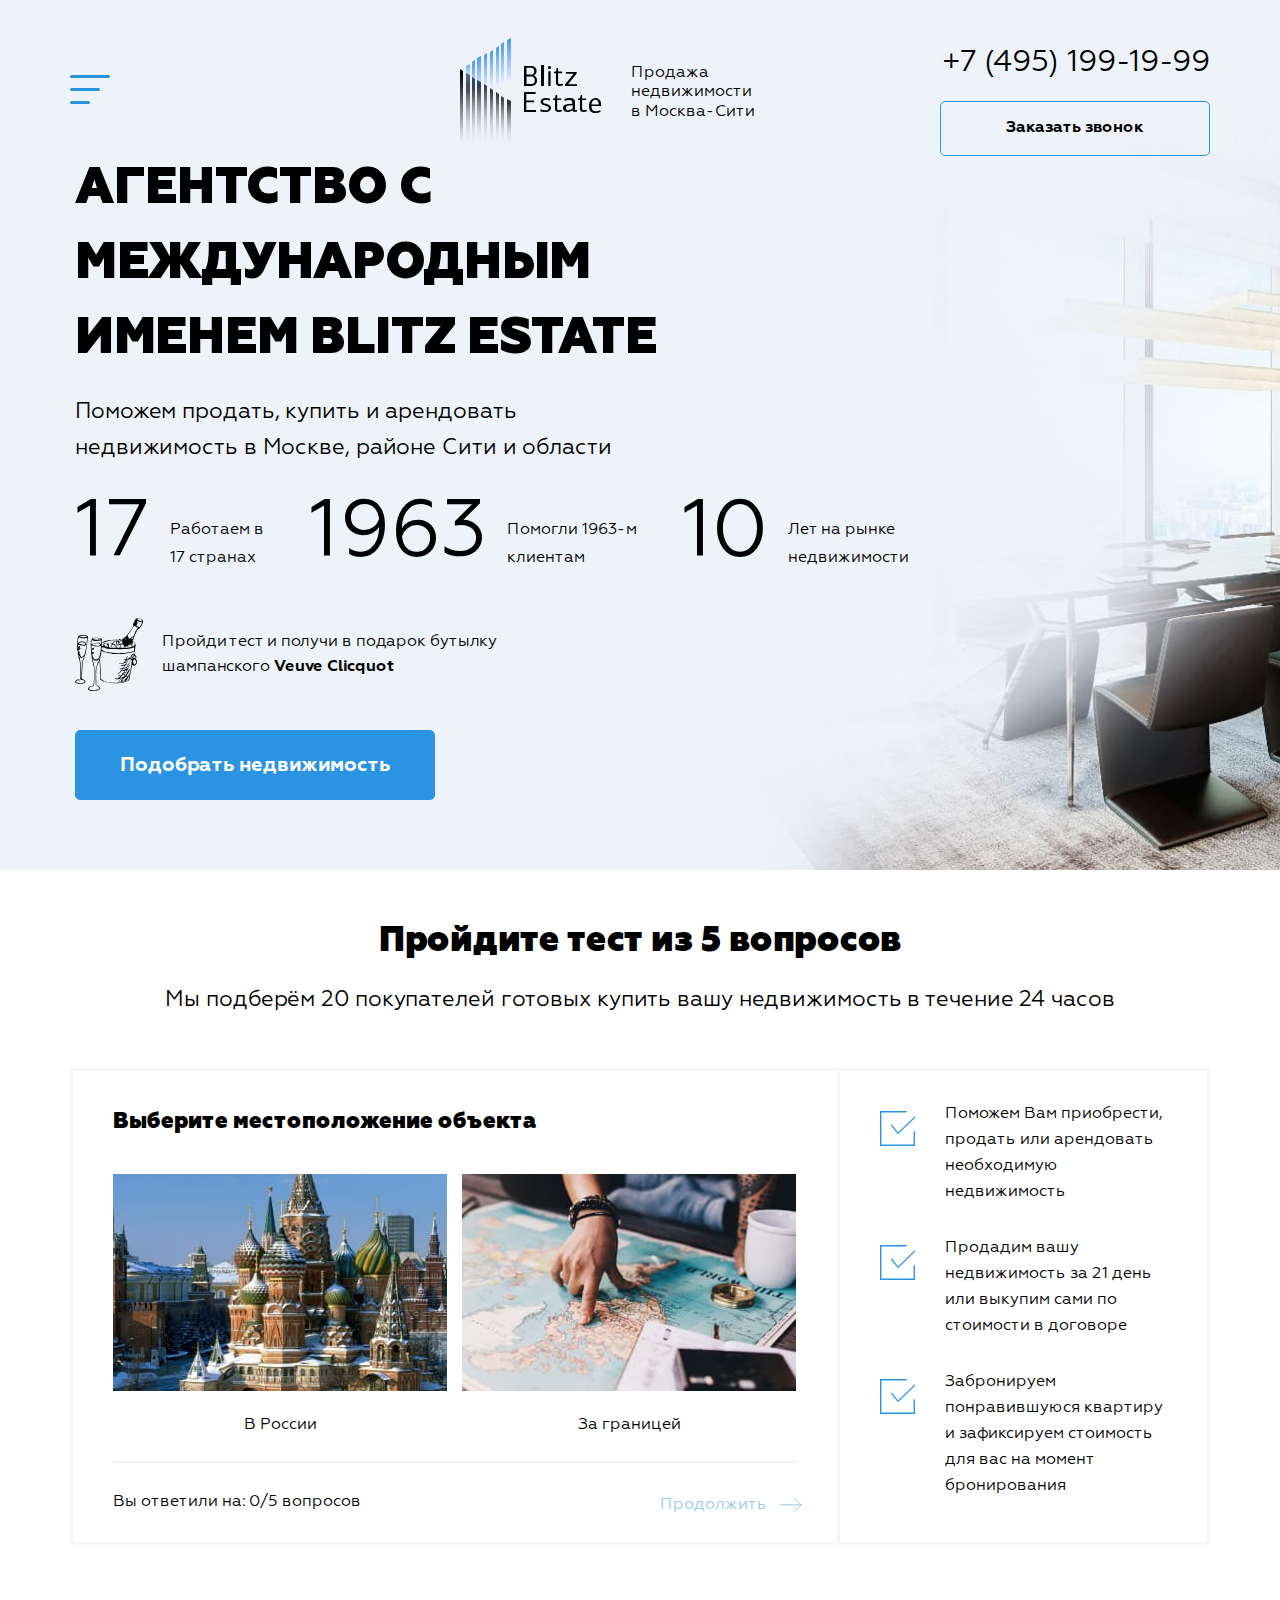
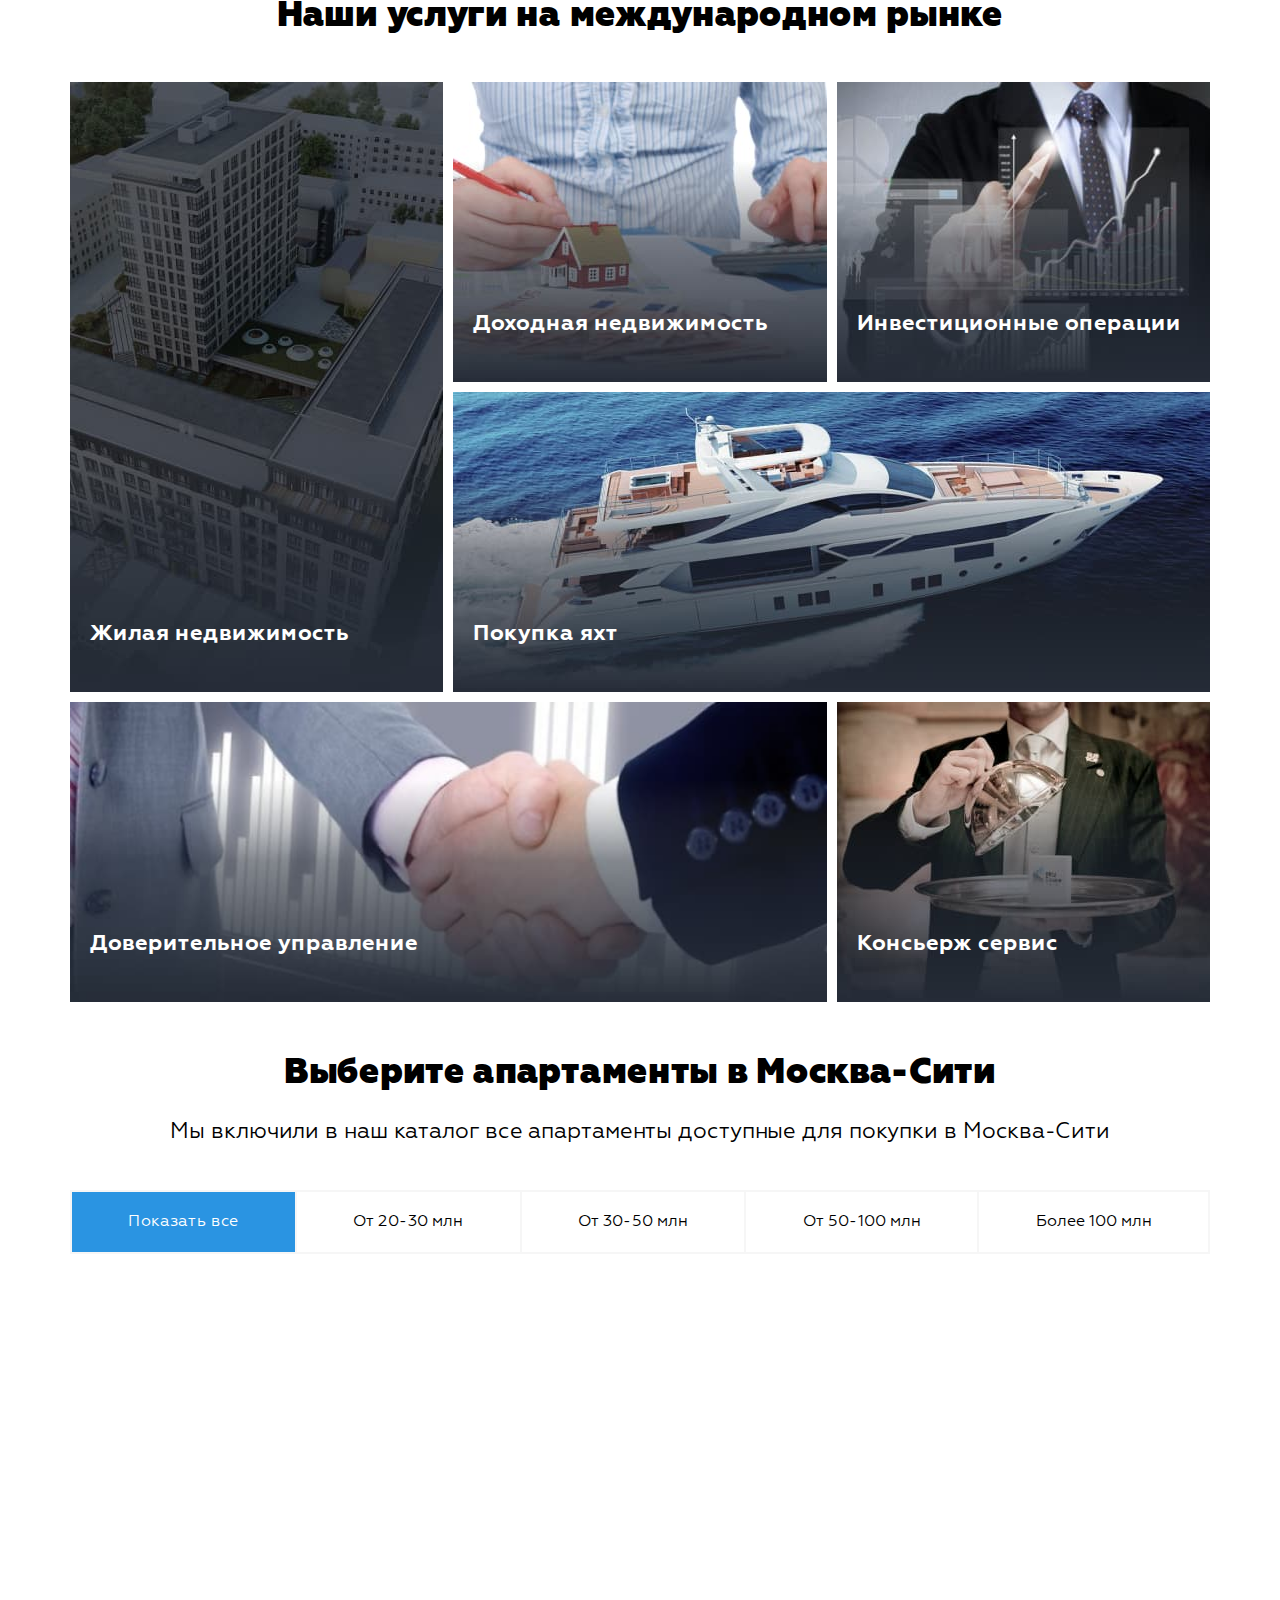
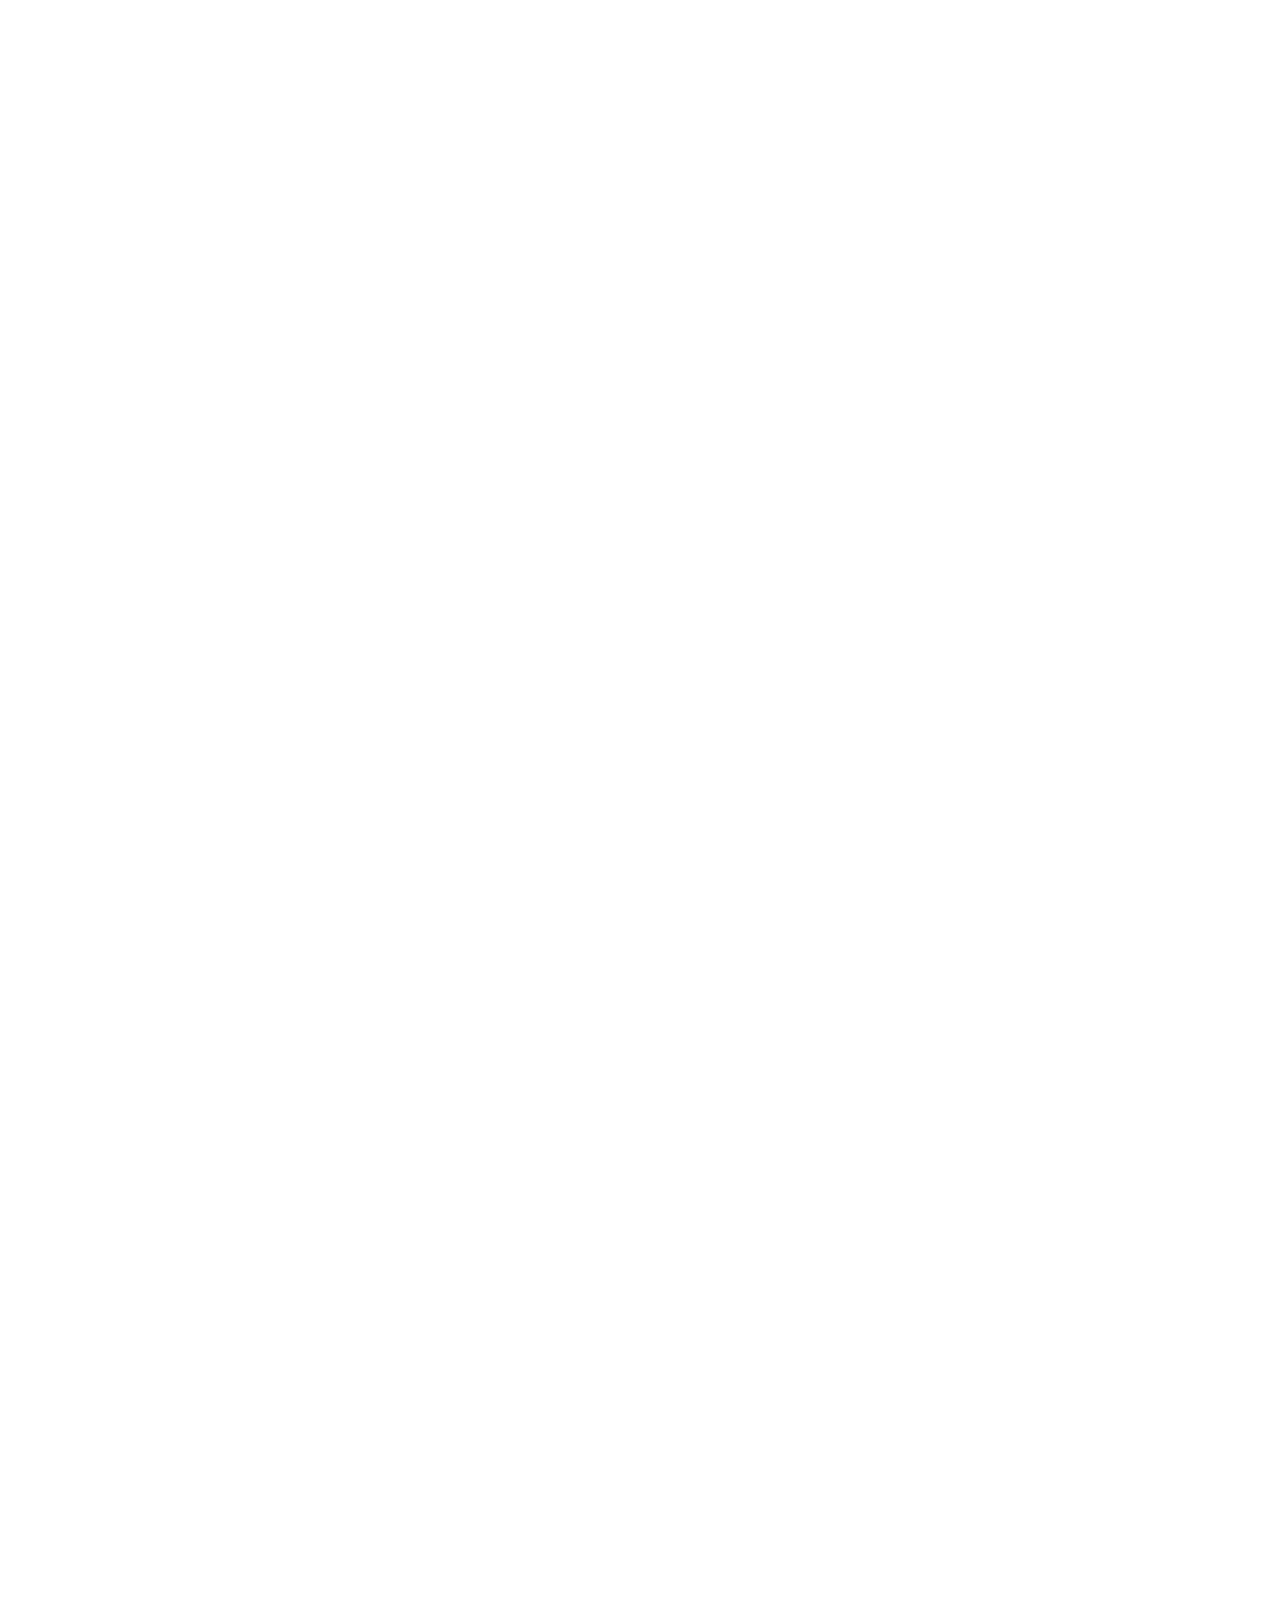
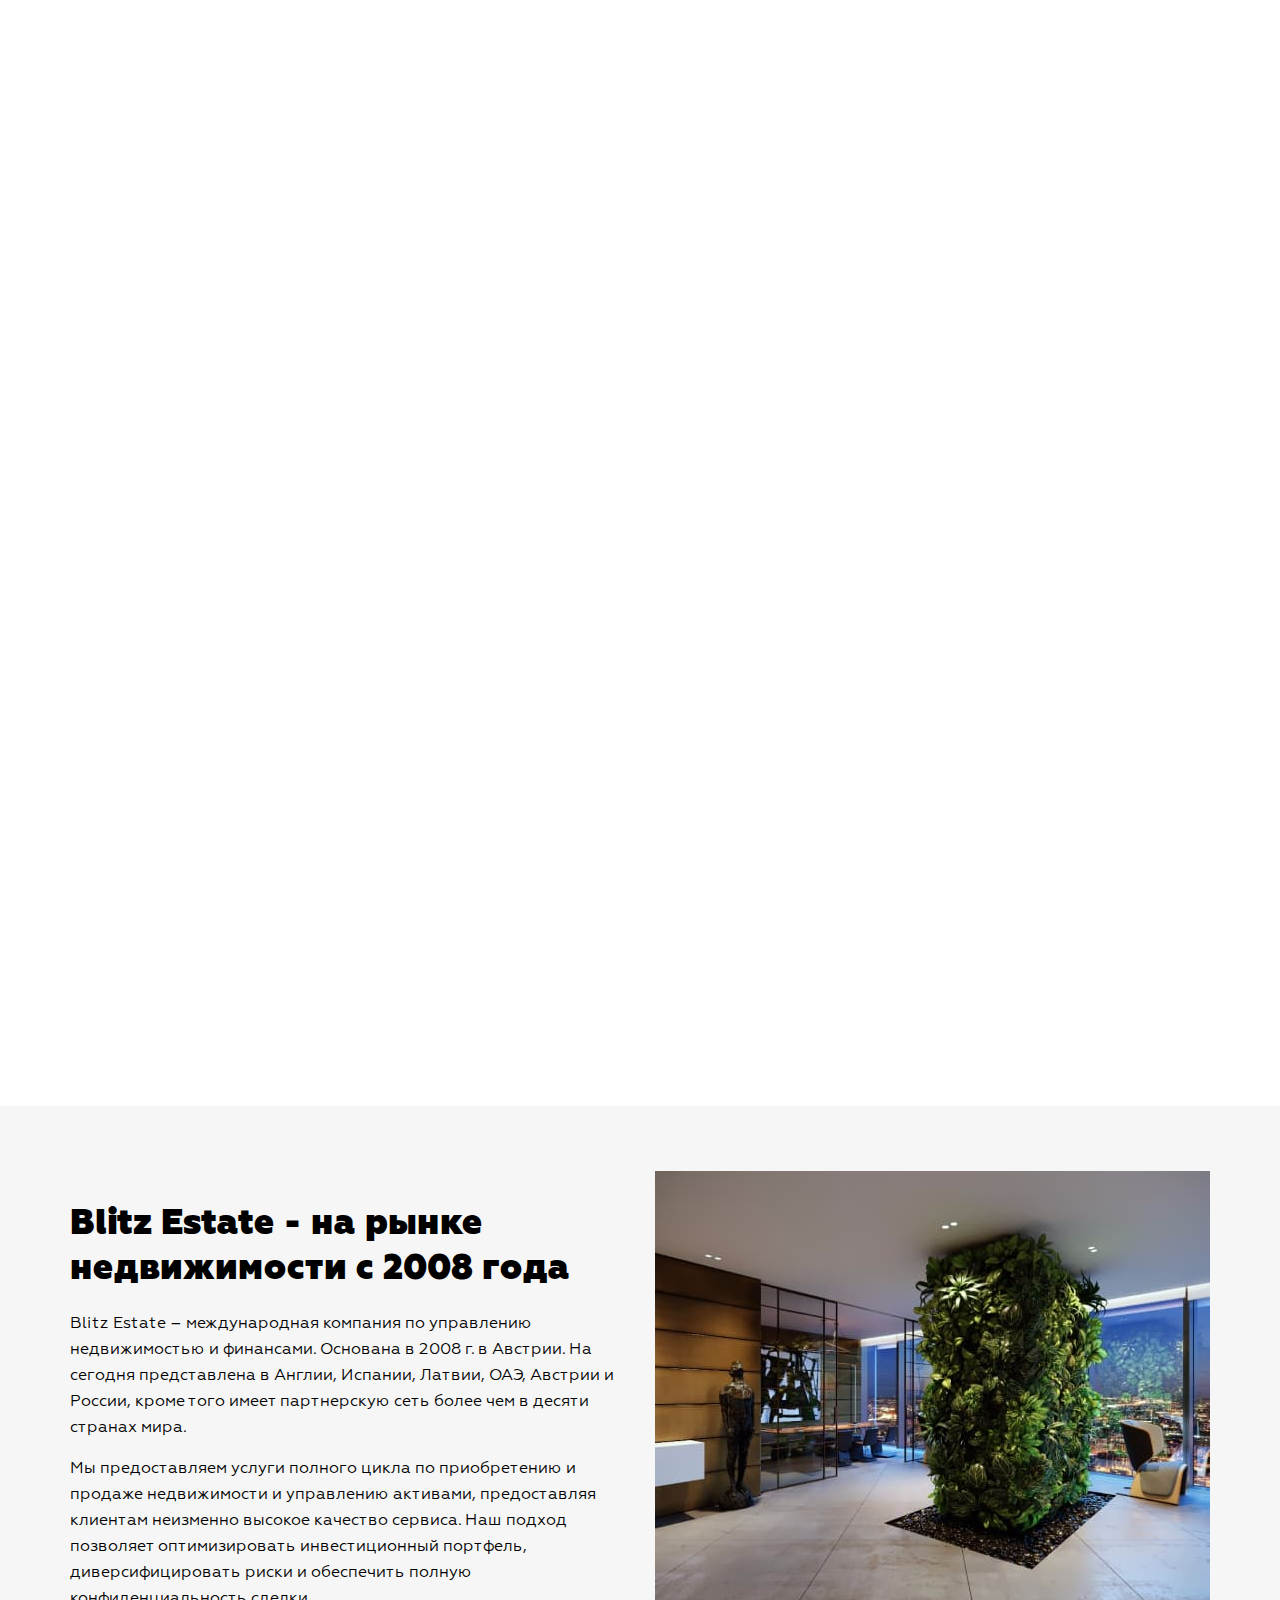
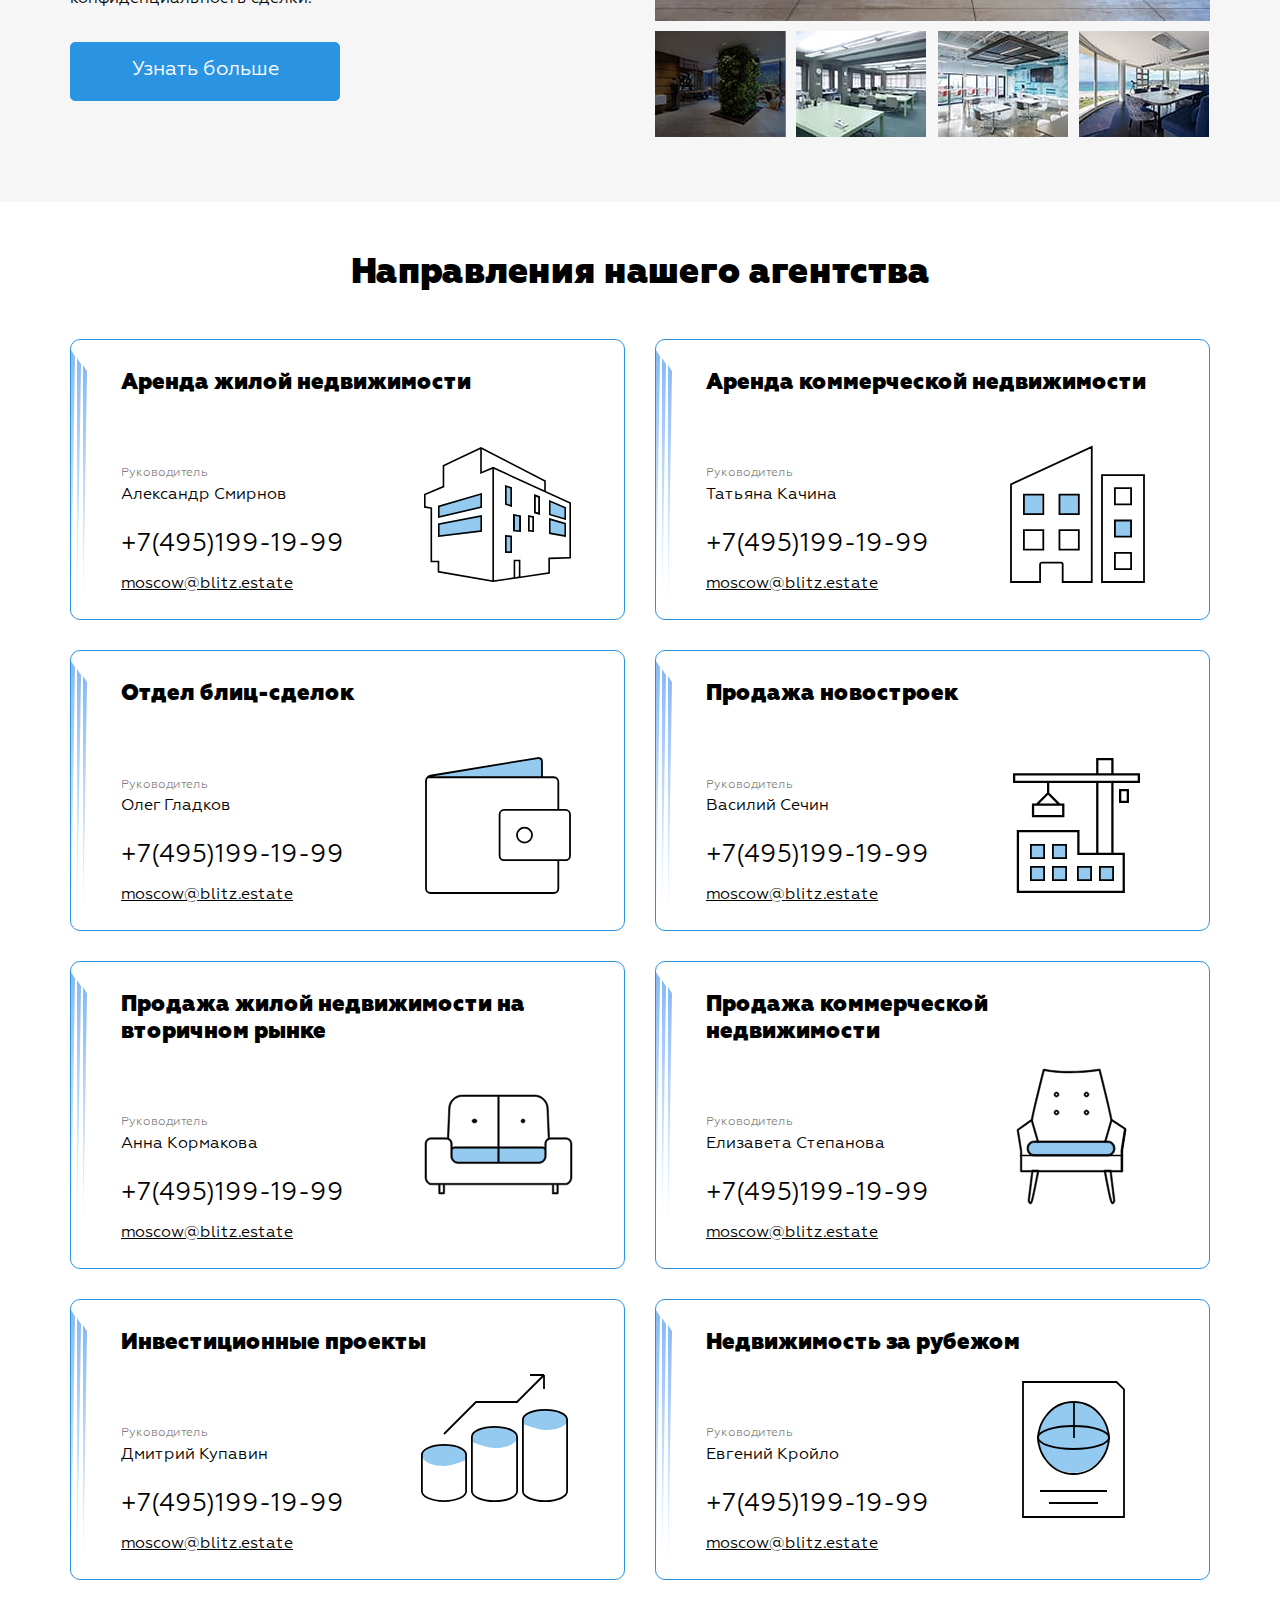
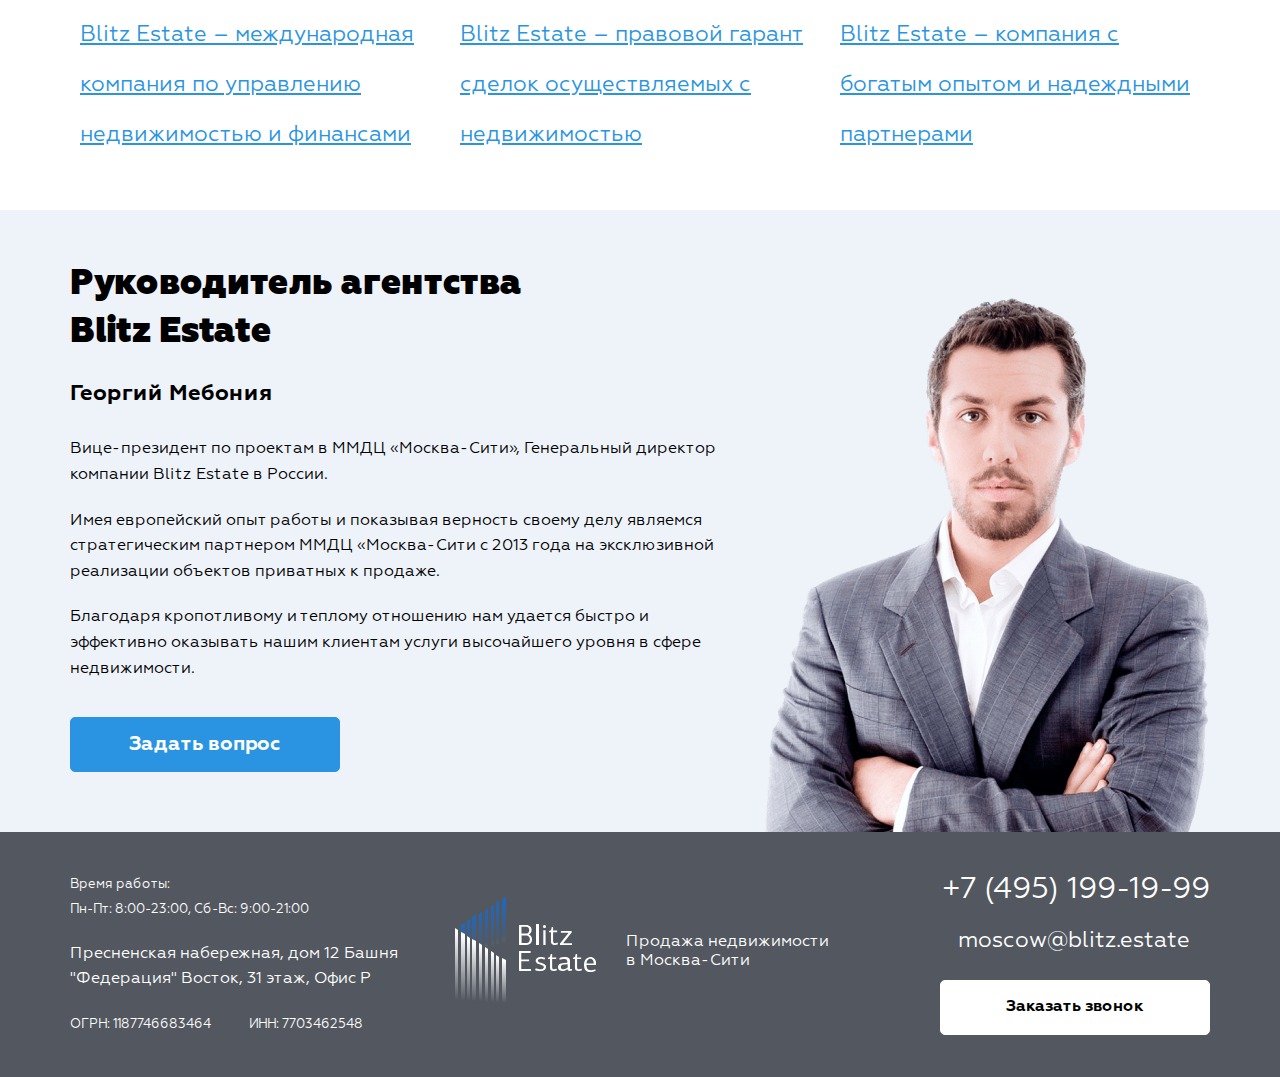
==== commit 7c15e3d6: "separated call form styles, set questions block output by data attrs" ====
--- a/docs/index.html
+++ b/docs/index.html
@@ -9,8 +9,8 @@
     <link rel="apple-touch-icon" sizes="180x180" href="/apple-touch-icon.png">
     <link rel="icon" type="image/png" sizes="32x32" href="/favicon-32x32.png">
     <link rel="icon" type="image/png" sizes="16x16" href="/favicon-16x16.png">
-    <link rel="manifest" href="/site.webmanifest">
-    <link rel="mask-icon" href="/safari-pinned-tab.svg" color="#2a94e2">
+    <link rel="manifest" href="site.webmanifest">
+    <link rel="mask-icon" href="safari-pinned-tab.svg" color="#2a94e2">
     <meta name="msapplication-TileColor" content="#ffffff">
     <meta name="theme-color" content="#2a94e2">
 
@@ -129,30 +129,151 @@
                     <div class="questions-block">
 
                         <div class="questions-block__main">
-                            <span class="questions-block__title">Выберите местоположение объекта</span>
                             
-                            <div class="questions-block__row">
-                                <div class="questions-block__col">
-                                    <figure class="questions-block__question">
-                                        <img src="image/questions/in-russia.jpg" alt="В России" class="questions-block__image">
-                                        <figcaption class="question-block__caption">В России</figcaption>
-                                    </figure>
-                                    
-                                </div>
-                                <div class="questions-block__col">
-                                    <figure class="questions-block__question">
-                                        <img src="image/questions/abroad.jpg" alt="За границей" class="questions-block__image">
-                                        <figcaption class="question-block__caption">За границей</figcaption>
-                                    </figure>
+
+                            <div class="questions-block__slider">
+                                <div class="questions-block__track">
+
+                                    <div class="questions-block__slide">
+                                        <span class="questions-block__title">Выберите местоположение объекта</span>
+    
+                                        <div class="questions-block__row">
+                                            <div class="questions-block__col">
+                                                <figure class="questions-block__question">
+                                                    <div class="questions-block__image">
+                                                        <img src="image/questions/in-russia.jpg" alt="В России">
+                                                    </div>
+                                                    <figcaption class="question-block__caption" data-value="в России">В России</figcaption>
+                                                </figure>
+                                            </div>
+                                            <div class="questions-block__col">
+                                                <figure class="questions-block__question">
+                                                    <div class="questions-block__image">
+                                                        <img src="image/questions/abroad.jpg" alt="За границей">
+                                                    </div>
+                                                    <figcaption class="question-block__caption" data-value="за границей">За границей</figcaption>
+                                                </figure>
+                                            </div>
+                                        </div>
+                                    </div>
+    
+                                    <div class="questions-block__slide">
+                                        <span class="questions-block__title">Выберите тип недвижимости</span>
+    
+                                        <div class="questions-block__row">
+                                            <div class="questions-block__col">
+                                                <figure class="questions-block__question">
+                                                    <div class="questions-block__image">
+                                                        <img src="image/questions/flat.jpg" alt="Квартира">
+                                                    </div>
+                                                    <figcaption class="question-block__caption" data-value="квартиру">Квартира</figcaption>
+                                                </figure>
+                                            </div>
+                                            <div class="questions-block__col">
+                                                <figure class="questions-block__question">
+                                                    <div class="questions-block__image">
+                                                        <img src="image/questions/house.jpg" alt="Дом">
+                                                    </div>
+                                                    <figcaption class="question-block__caption" data-value="дом">Дом</figcaption>
+                                                </figure>
+                                            </div>
+                                        </div>
+                                    </div>
+
+                                    <div class="questions-block__slide">
+                                        <span class="questions-block__title">Отделка недвижимости</span>
+    
+                                        <div class="questions-block__row">
+                                            <div class="questions-block__col">
+                                                <figure class="questions-block__question">
+                                                    <div class="questions-block__image">
+                                                        <img src="image/questions/w-repair.jpg" alt="С ремонтом">
+                                                    </div>
+                                                    <figcaption class="question-block__caption" data-value="с ремонтом">С ремонтом</figcaption>
+                                                </figure>
+                                            </div>
+                                            <div class="questions-block__col">
+                                                <figure class="questions-block__question">
+                                                    <div class="questions-block__image">
+                                                        <img src="image/questions/wo-repair.jpg" alt="Без ремонта">
+                                                    </div>
+                                                    <figcaption class="question-block__caption" data-value="без ремонта">Без ремонта</figcaption>
+                                                </figure>
+                                            </div>
+                                        </div>
+                                    </div>
+
+                                    <div class="questions-block__slide">
+                                        <span class="questions-block__title">Срочность продажи</span>
+    
+                                        <div class="questions-block__row">
+                                            <div class="questions-block__col">
+                                                <figure class="questions-block__question">
+                                                    <div class="questions-block__image">
+                                                        <img src="image/questions/quick.jpg" alt="Срочно">
+                                                    </div>
+                                                    <figcaption class="question-block__caption" data-value="срочно">Срочно</figcaption>
+                                                </figure>
+                                            </div>
+                                            <div class="questions-block__col">
+                                                <figure class="questions-block__question">
+                                                    <div class="questions-block__image">
+                                                        <img src="image/questions/slow.jpg" alt="Не срочно">
+                                                    </div>
+                                                    <figcaption class="question-block__caption" data-value="не очень срочно">Не срочно</figcaption>
+                                                </figure>
+                                            </div>
+                                        </div>
+                                    </div>
+
+                                    <div class="questions-block__slide">
+                                        <span class="questions-block__title">Вариант сделки</span>
+    
+                                        <div class="questions-block__row">
+                                            <div class="questions-block__col">
+                                                <figure class="questions-block__question">
+                                                    <div class="questions-block__image">
+                                                        <img src="image/questions/cash.jpg" alt="Наличные">
+                                                    </div>
+                                                    <figcaption class="question-block__caption" data-value="наличный расчет">Наличные</figcaption>
+                                                </figure>
+                                            </div>
+                                            <div class="questions-block__col">
+                                                <figure class="questions-block__question">
+                                                    <div class="questions-block__image">
+                                                        <img src="image/questions/ipoteka.jpg" alt="Ипотека">
+                                                    </div>
+                                                    <figcaption class="question-block__caption" data-value="ипотечные средства">Ипотека</figcaption>
+                                                </figure>
+                                            </div>
+                                        </div>
+                                    </div>
+
+                                    <div class="questions-block__slide">
+                                        <span class="questions-block__title">Последний шаг</span>
+                                        <span class="questions-block__output"></span>
+                                        <span class="questions-block__text">Если все верно, то вы можете оставить ваши контактные данные и наш менеджер свяжется с вами в ближайшее время.</span>
+
+                                        <form action="" method="POST" class="call-form">
+                                            <label class="call-form__label">
+                                                <input type="text" name="call-request-name" class="call-form__input" placeholder="Ваше имя">
+                                            </label>
+                                            <label class="call-form__label">
+                                                <input type="tel" name="call-request-phone" class="call-form__input" placeholder="Ваш телефон">
+                                            </label>
+                                            <button class="button call-form__button">Жду звонка</button>
+                                        </form>
+                                    </div>
+    
                                 </div>
                             </div>
 
                             <div class="questions-block__footer">
                                 <span class="questions-block__result">
-                                    Вы ответили на: <span class="questions-block__result-num">0</span>/<span class="questions-block__result-num">5</span> вопросов
+                                    Вы ответили на: <span class="questions-block__result-current">0</span>/<span class="questions-block__result-total">5</span> вопросов
                                 </span>
 
-                                <a href="" class="questions-block__next">Продолжить</a>
+                                <button class="questions-block__next questions-block__next--disabled">Продолжить</button>
                             </div>
 
                         </div>
@@ -833,19 +954,19 @@
         <!-- /.main-footer -->
 
         <div class="modal-overlay">
-            <div class="modal modal--call-request">
+            <div class="modal">
                 <button class="modal__close" aria-label="close modal"></button>
                 <span class="modal__title section-title">Перезвоним Вам за 5 минут</span>
                 <span class="modal__subtitle">Оставьте заявку и мы перезвоним за 5 минут, чтобы ответить на ваши вопросы</span>
-                <form action="" method="POST" class="modal__form">
-                    <label class="modal__label">
-                        <input type="text" name="call-request-name" class="modal__input" placeholder="Ваше имя">
+                <form action="" method="POST" class="call-form">
+                    <label class="call-form__label">
+                        <input type="text" name="call-request-name" class="call-form__input js-modal-input" placeholder="Ваше имя">
                     </label>
-                    <label class="modal__label">
-                        <input type="tel" name="call-request-phone" class="modal__input" placeholder="Ваш телефон">
+                    <label class="call-form__label">
+                        <input type="tel" name="call-request-phone" class="call-form__input js-modal-input" placeholder="Ваш телефон">
                     </label>
-                    <button class="button modal__button">Жду звонка</button>
-                    <span class="modal__info"></span>
+                    <button class="button call-form__button js-modal-button">Жду звонка</button>
+                    <span class="call-form__info js-modal-info"></span>
                 </form>
             </div>
         </div>
--- a/docs/style/style.css
+++ b/docs/style/style.css
@@ -1 +1 @@
-:root{font-size:100%;-webkit-box-sizing:border-box;box-sizing:border-box}*,::after,::before{-webkit-box-sizing:inherit;box-sizing:inherit}body,figure,form,h1,h2,h3,h4,h5,h6,p,ul{margin:0;padding:0}img{display:block;max-width:100%}.page{position:relative;width:100%;font-family:Geometria,Arial,Helvetica,sans-serif;font-size:1rem;line-height:1.2}.page--modal-is-open{padding-right:17px;overflow:hidden}.all-wrapper{overflow:hidden}.container{max-width:1160px;margin:0 auto;padding:0 10px}.background{position:absolute;top:0;bottom:0;left:0;right:0;z-index:-1}.visually-hidden{position:absolute;width:1px;height:1px;padding:0;clip:rect(1px 1px 1px 1px);clip:rect(1px,1px,1px,1px);border:0;overflow:hidden}.section-title{font-size:35px;font-weight:900;letter-spacing:-.3px;text-align:center}.section-subtitle{display:block;font-size:22px;text-align:center;letter-spacing:-.1px}@media screen and (max-width:1024px){.page--modal-is-open{padding-right:0}.section-title{font-size:28px}.section-subtitle{font-size:18px}}@media screen and (max-width:767px){.section-title{font-size:20px}.section-subtitle{font-size:16px}}@font-face{font-family:Geometria;src:url(../fonts/Geometria-Bold.woff2) format("woff2"),url(../fonts/Geometria-Bold.woff) format("woff");font-weight:700;font-style:normal;font-display:swap}@font-face{font-family:Geometria;src:url(../fonts/Geometria.woff2) format("woff2"),url(../fonts/Geometria.woff) format("woff");font-weight:400;font-style:normal;font-display:swap}@font-face{font-family:Geometria;src:url(../fonts/Geometria-Heavy.woff2) format("woff2"),url(../fonts/Geometria-Heavy.woff) format("woff");font-weight:900;font-style:normal;font-display:swap}.button{min-width:270px;padding:14px 10px 15px;font-family:inherit;font-size:inherit;font-weight:700;line-height:24px;color:#fff;background-color:#2a94e2;border:1px solid #2a94e2;border-radius:5px;cursor:pointer;-webkit-transition:color .3s ease-in,background-color .3s ease-in;transition:color .3s ease-in,background-color .3s ease-in}.button:hover{color:#000;background-color:transparent}.button--transparent{color:#000;background-color:transparent}.button--transparent:hover{color:#fff;background-color:#2a94e2}.button--size-big{min-width:360px;padding:20px 10px 20px;font-size:20px;line-height:28px}.button--light{color:#000;background-color:#fff;border:1px solid #fff}.button--light:hover{color:#fff}.button--text-light{color:#fff}@media screen and (max-width:1023px){.button{min-width:200px}}.logo{display:-webkit-box;display:-ms-flexbox;display:flex;-webkit-box-align:center;-ms-flex-align:center;align-items:center}.logo__icon{min-width:141px;height:110px;margin-right:30px;background-image:url(../image/logo.svg)}.logo--light .logo__icon{background-image:url(../image/logo-light.svg)}@media screen and (max-width:1023px){.logo{-ms-flex-wrap:wrap;flex-wrap:wrap;-webkit-box-pack:center;-ms-flex-pack:center;justify-content:center;text-align:center}}@media screen and (max-width:767px){.logo{-ms-flex-wrap:nowrap;flex-wrap:nowrap}}.call{display:inline-block;color:#000}.call__phone{display:block;margin-bottom:20px;font-size:30px;color:inherit}.call__mail{display:block;padding-right:20px;margin-bottom:25px;font-size:22px}.call__link{text-decoration:none;color:inherit}.call--light{color:#fff}@media screen and (max-width:1023px){.call__phone{font-size:24px}.call__mail{font-size:20px}}@media screen and (max-width:767px){.call__phone{margin-bottom:10px;font-size:18px}.call__mail{margin-bottom:10px;font-size:16px}}.features__list{display:-webkit-box;display:-ms-flexbox;display:flex;list-style-type:none}.features__item{display:-webkit-box;display:-ms-flexbox;display:flex;-webkit-box-align:center;-ms-flex-align:center;align-items:center;max-width:33.3333%}.features__item:not(:last-child){margin-right:45px}.features__num{display:block;font-size:80px}.features__text{display:block;padding-left:20px;padding-top:20px;line-height:28px}@media screen and (max-width:1023px){.features__num{font-size:60px}.features__text{padding-top:0}}@media screen and (max-width:767px){.hero__button{width:100%}.features__list{display:block}.features__item{max-width:100%;margin-bottom:10px}.features__item:not(:last-child){margin-right:0}.features__num{width:40%;font-size:36px}}.modal-overlay{position:fixed;z-index:999;top:0;left:0;display:none;width:100vw;height:100vh;background-color:rgba(0,0,0,.7);-webkit-transition:opacity .3s ease-in;transition:opacity .3s ease-in;opacity:0}.modal-overlay--active{opacity:1}.modal{position:absolute;top:50%;left:50%;max-width:400px;padding:35px 30px 30px;background-color:#fff;-webkit-transform:translate(-50%,-50%);transform:translate(-50%,-50%)}.modal__close{position:absolute;top:5px;right:5px;width:30px;height:30px;background-color:#ce3434;background-image:url(../icons/cancel.svg);background-repeat:no-repeat;background-size:50%;background-position:center;border:1px solid #ce3434;cursor:pointer;-webkit-transition:background-color .2s ease-in;transition:background-color .2s ease-in}.modal__close:hover{background-color:transparent}.modal__title{display:block;margin-bottom:15px;font-size:20px}.modal__subtitle{display:block;margin-bottom:15px;text-align:center}.modal__label{position:relative;display:block;width:100%;margin-bottom:15px}.modal__input{width:100%;padding:6px 12px;font-family:inherit;font-size:18px;border:none;border-bottom:2px solid #606060;-webkit-transition:border-color .2s ease-in;transition:border-color .2s ease-in;outline:0}.modal__input:focus{border-color:#2a94e2}.modal__input::-webkit-input-placeholder{color:#606060}.modal__input:-ms-input-placeholder{color:#606060}.modal__input::-ms-input-placeholder{color:#606060}.modal__input::placeholder{color:#606060}.modal__placeholder{position:absolute;top:50%;left:12px;display:block;color:#606060;font-size:18px;-webkit-transform:translateY(-50%);transform:translateY(-50%);pointer-events:none;-webkit-transition:-webkit-transform .2s ease-in;transition:-webkit-transform .2s ease-in;transition:transform .2s ease-in;transition:transform .2s ease-in,-webkit-transform .2s ease-in}.modal__button{width:100%;min-width:auto}.modal__info{position:absolute;left:10px;right:10px;bottom:5px;display:block;color:#ce3434;font-weight:700;text-align:center}@media screen and (max-width:767px){.modal{top:50%;right:10px;left:10px;padding:35px 10px 25px;-webkit-transform:translate(0,-50%);transform:translate(0,-50%)}}.hero{position:relative;padding:30px 0 70px}.hero__background{background-image:url(../image/hero/hero-background.jpg);background-size:cover}.hero__content{margin-top:-5px;padding-left:5px}.hero__features{margin-bottom:36px}.hero__title{max-width:700px;margin-bottom:18px;font-size:50px;font-weight:900;line-height:75px;letter-spacing:-.3px;text-transform:uppercase}.hero__subtitle{display:block;max-width:550px;margin-bottom:20px;font-size:22px;line-height:36px;letter-spacing:-.1px}.hero__offer{max-width:500px;margin-bottom:35px;padding:12px 0 15px 87px;line-height:25px;letter-spacing:-.1px;background-image:url(../icons/champagne.svg);background-repeat:no-repeat}@media screen and (max-width:1023px){.hero{padding:10px 0 30px}.hero__features{margin-bottom:20px}.hero__title{font-size:40px}.hero__offer{margin-bottom:20px}}@media screen and (max-width:767px){.hero{padding:10px 0}.hero__title{font-size:24px;line-height:32px}.hero__subtitle{font-size:16px;line-height:20px}.hero__content{padding-top:10px;padding-left:0}}.main-header{display:-webkit-box;display:-ms-flexbox;display:flex;-webkit-box-align:center;-ms-flex-align:center;align-items:center}.main-header__col{width:33.3333%}.main-header__logo{padding-left:10px}.main-header__call{margin-top:15px;text-align:right}@media screen and (max-width:767px){.main-header{display:block}.main-header__nav{margin-bottom:10px}.main-header__col{width:100%}.main-header__call{margin-top:0;text-align:center}}.main-nav__toggle{width:40px;height:30px;padding:0;border:none;background-color:transparent;cursor:pointer}.main-nav__toggle-line{display:block;width:30px;height:3px;background-color:#2a94e2;border-radius:5px;-webkit-transition:opacity .2s ease-in,width .2s ease-in,-webkit-transform .2s ease-in;transition:opacity .2s ease-in,width .2s ease-in,-webkit-transform .2s ease-in;transition:transform .2s ease-in,opacity .2s ease-in,width .2s ease-in;transition:transform .2s ease-in,opacity .2s ease-in,width .2s ease-in,-webkit-transform .2s ease-in}.main-nav__toggle-line:not(:last-child){margin-bottom:10px}.main-nav__toggle-line:first-child{width:40px}.main-nav__toggle-line:last-child{width:20px}.main-nav__toggle--active{position:fixed;z-index:109;top:76px}.main-nav__toggle--active .main-nav__toggle-line{opacity:0}.main-nav__toggle--active .main-nav__toggle-line:first-child{width:35px;-webkit-transform:translateY(13px) translateX(2.5px) rotate(45deg);transform:translateY(13px) translateX(2.5px) rotate(45deg);opacity:1}.main-nav__toggle--active .main-nav__toggle-line:last-child{width:35px;-webkit-transform:translateY(-13px) translateX(2.5px) rotate(-45deg);transform:translateY(-13px) translateX(2.5px) rotate(-45deg);opacity:1}.main-nav__wrapper{position:fixed;z-index:99;top:0;left:0;display:-webkit-box;display:-ms-flexbox;display:flex;-webkit-box-orient:vertical;-webkit-box-direction:normal;-ms-flex-direction:column;flex-direction:column;width:320px;height:100vh;padding-top:20px;background-color:rgba(0,0,0,.9);-webkit-transform:translateX(-100%);transform:translateX(-100%);-webkit-transition:visibility .3s,-webkit-transform .3s ease-in;transition:visibility .3s,-webkit-transform .3s ease-in;transition:transform .3s ease-in,visibility .3s;transition:transform .3s ease-in,visibility .3s,-webkit-transform .3s ease-in;visibility:hidden}.main-nav__wrapper--active{-webkit-transform:translateX(0);transform:translateX(0);visibility:visible;-webkit-transition:visibility 0s 0s,-webkit-transform .3s ease-in;transition:visibility 0s 0s,-webkit-transform .3s ease-in;transition:transform .3s ease-in,visibility 0s 0s;transition:transform .3s ease-in,visibility 0s 0s,-webkit-transform .3s ease-in}.main-nav__list{-webkit-box-flex:1;-ms-flex-positive:1;flex-grow:1;list-style-type:none}.main-nav__link{width:100%;display:block;padding:15px 10px 15px 25px;color:#fff;text-decoration:none;-webkit-transition:color .2s ease-in,background-color .2s ease-in;transition:color .2s ease-in,background-color .2s ease-in}.main-nav__link:hover{color:rgba(0,0,0,.9);background-color:#aaa}.main-nav__link--active{background-color:#aaa;-webkit-box-shadow:inset 0 0 7px rgba(0,0,0,.5);box-shadow:inset 0 0 7px rgba(0,0,0,.5)}.main-nav__call{padding:10px 20px}@media screen and (max-width:1600px){.main-nav__toggle{top:15px;left:270px}.main-nav__wrapper{padding-top:60px}}@media screen and (max-width:767px){.main-nav__toggle{left:auto;right:10px}.main-nav__wrapper{width:100%}.main-nav__call{text-align:center}}.questions__inner{padding:50px 0 30px}.questions__title{margin-bottom:25px}.questions__subtitle{margin-bottom:55px}.questions-block{display:-webkit-box;display:-ms-flexbox;display:flex;border:3px solid #f6f6f6}.questions-block__main{padding:35px 40px 25px}.questions-block__title{display:block;margin-bottom:35px;font-size:22px;font-weight:900;line-height:33px}.questions-block__row{display:-webkit-box;display:-ms-flexbox;display:flex;padding-bottom:25px;margin:0 -15px 30px;border-bottom:2px solid #f1f1f1}.questions-block__col{margin:0 15px;text-align:center}.questions-block__image{margin-bottom:25px}.questions-block__footer{display:-webkit-box;display:-ms-flexbox;display:flex;-webkit-box-pack:justify;-ms-flex-pack:justify;justify-content:space-between}.questions-block__next{position:relative;display:block;padding-right:30px;color:#2a94e2;line-height:22px;text-decoration:none}.questions-block__next::before{content:'';position:absolute;top:50%;right:-5px;width:22px;height:16px;background-image:url(../icons/arrow.svg);-webkit-transform:translateY(-50%);transform:translateY(-50%)}.questions-block__side{max-width:370px;padding:30px 40px;border-left:3px solid #f6f6f6}.questions-features__list{list-style-type:none}.questions-features__item{position:relative;padding-left:65px;line-height:26px}.questions-features__item:not(:last-child){margin-bottom:30px}.questions-features__item::before{content:'';position:absolute;top:10px;left:0;width:35px;height:35px;background-image:url(../icons/check.svg);background-size:cover}@media screen and (max-width:1023px){.questions__inner{padding:20px 0}.questions__title{margin-bottom:15px}.questions__subtitle{margin-bottom:30px}.questions-block__main{padding:20px}.questions-block__title{margin-bottom:20px}.questions-block__row{margin-bottom:15px}.questions-block__image{margin-bottom:15px}.questions-block__side{padding:20px}.questions-block__footer{-webkit-box-align:center;-ms-flex-align:center;align-items:center}.questions-features__item{padding-left:40px;line-height:20px}.questions-features__item:not(:last-child){margin-bottom:20px}.questions-features__item::before{width:25px;height:25px}}@media screen and (max-width:767px){.questions__inner{padding:10px 0}.questions-block{display:block}.questions-block__title{margin-bottom:10px;font-size:18px}.questions-block__main{padding:10px}.questions-block__side{padding:10px;border-left:0;border-top:3px solid #f6f6f6}.questions-block__row{margin:0 -5px 10px}.questions-block__col{margin:0 5px}.questions-features{font-size:14px}}.services__inner{padding:20px 0}.services__title{margin-bottom:45px}.services__list{display:-ms-grid;display:grid;-ms-grid-rows:(300px)[3];grid-template-rows:repeat(3,300px);-ms-grid-columns:(1fr)[3];grid-template-columns:repeat(3,1fr);grid-gap:10px}.services__item:first-child{-ms-grid-column:1;-ms-grid-column-span:1;grid-column:1/2;-ms-grid-row:1;-ms-grid-row-span:2;grid-row:1/3}.services__item:nth-child(4){-ms-grid-column:2;-ms-grid-column-span:2;grid-column:2/4;-ms-grid-row:2;-ms-grid-row-span:1;grid-row:2/3}.services__item:nth-child(5){-ms-grid-column:1;-ms-grid-column-span:2;grid-column:1/3;-ms-grid-row:3;-ms-grid-row-span:1;grid-row:3/4}.service{position:relative;display:-webkit-box;display:-ms-flexbox;display:flex;-webkit-box-orient:vertical;-webkit-box-direction:normal;-ms-flex-direction:column;flex-direction:column;-webkit-box-pack:end;-ms-flex-pack:end;justify-content:flex-end;width:100%;height:100%;padding:20px;color:#fff;overflow:hidden}.service:hover .service__text{max-height:100%}.service__title{margin-bottom:25px;font-size:22px}.service__text{max-height:0%;overflow:hidden;-webkit-transition:max-height .3s ease-in;transition:max-height .3s ease-in}.service__desc{margin-bottom:25px;line-height:33px}.service__image{position:absolute;z-index:-1;top:0;left:0;width:100%;height:100%;-o-object-fit:cover;object-fit:cover}.service__button{width:100%;max-width:335px}@media screen and (max-width:1023px){.services__title{margin-bottom:15px}.services__list{-ms-grid-columns:(calc(33.3333% - 7px))[3];grid-template-columns:repeat(3,calc(33.3333% - 7px))}.service{padding:10px}.service__title{margin-bottom:10px;font-size:18px}.service__desc{margin-bottom:15px;line-height:20px}}@media screen and (max-width:767px){.services__inner{padding:10px 0}.services__list{display:block}.services__item{margin-bottom:10px}.service{min-height:200px;text-shadow:0 0 3px #000}.service__text{max-height:none}}.apartments-filter__list{display:-webkit-box;display:-ms-flexbox;display:flex;list-style-type:none}.apartments-filter__item{-webkit-box-flex:1;-ms-flex-positive:1;flex-grow:1;border:2px solid #f6f6f6;border-right-width:0}.apartments-filter__item:last-child{border-right-width:2px}.apartments-filter__button{width:100%;padding:20px;font-family:inherit;font-size:inherit;border:0;background-color:transparent;-webkit-transition:background-color .2s ease-in,color .2s ease-in;transition:background-color .2s ease-in,color .2s ease-in;cursor:pointer}.apartments-filter__button:hover{background-color:#f6f6f6}.apartments-filter__button--active{color:#fff;background-color:#2a94e2}.apartments-filter__button--active:hover{background-color:#1d87d5}.apartments{overflow:hidden}.apartments__inner{padding:30px 0 60px}.apartments__title{margin-bottom:25px}.apartments__subtitle{display:block;margin-bottom:45px}.apartments__filter{margin-bottom:30px}.apartments__list{display:-webkit-box;display:-ms-flexbox;display:flex;-ms-flex-wrap:wrap;flex-wrap:wrap;margin:0 -15px}.apartments__item{margin:15px;-ms-flex-preferred-size:calc((100% / 12 * 6) - (15px * 2));flex-basis:calc((100% / 12 * 6) - (15px * 2));max-width:calc((100% / 12 * 6) - (15px * 2));margin-right:15px;margin-left:15px;opacity:0;-webkit-transition:opacity .7s ease-in,-webkit-transform .5s ease-in-out;transition:opacity .7s ease-in,-webkit-transform .5s ease-in-out;transition:transform .5s ease-in-out,opacity .7s ease-in;transition:transform .5s ease-in-out,opacity .7s ease-in,-webkit-transform .5s ease-in-out}.apartments__item:nth-child(odd){-webkit-transform:translateX(-70%);transform:translateX(-70%)}.apartments__item:nth-child(even){-webkit-transform:translateX(70%);transform:translateX(70%)}.apartments__item--visible{opacity:1}.apartments__item--visible:nth-child(odd){-webkit-transform:translateX(0);transform:translateX(0)}.apartments__item--visible:nth-child(even){-webkit-transform:translateX(0);transform:translateX(0)}.apartments-item{display:-webkit-box;display:-ms-flexbox;display:flex;-webkit-box-orient:vertical;-webkit-box-direction:normal;-ms-flex-direction:column;flex-direction:column;height:100%;-webkit-transition:-webkit-box-shadow .3s ease-in;transition:-webkit-box-shadow .3s ease-in;transition:box-shadow .3s ease-in;transition:box-shadow .3s ease-in,-webkit-box-shadow .3s ease-in}.apartments-item:hover{-webkit-box-shadow:0 0 18px rgba(233,80,79,.25);box-shadow:0 0 18px rgba(233,80,79,.25)}.apartments-item__text{-webkit-box-flex:1;-ms-flex-positive:1;flex-grow:1;padding:25px 30px}.apartments-item__title{margin-bottom:15px;font-weight:900;font-size:22px}.apartments-item__subtitle{display:block;margin-bottom:20px}.apartments-item__specs{width:100%}.apartments-item__price{font-size:33px}.apartments-item__price::after{content:' \20BD'}.apartments-item__button{width:100%;padding:20px;font-family:inherit;font-size:18px;font-weight:700;background-color:#f6f6f6;border:0;cursor:pointer;-webkit-transition:background-color .2s ease-in,color .2s ease-in;transition:background-color .2s ease-in,color .2s ease-in}.apartments-item__button:hover{color:#fff;background-color:#2a94e2}@media screen and (max-width:1023px){.apartments-filter__button{padding:15px 10px}.apartments__inner{padding:20px 0}.apartments__title{margin-bottom:15px}.apartments__subtitle{margin-bottom:20px}.apartments__filter{margin-bottom:20px}.apartments-item__title{font-size:18px}.apartments-item__text{padding:15px 20px}.apartments-item__subtitle{margin-bottom:10px}.apartments-item__price{font-size:26px}}@media screen and (max-width:767px){.apartments-filter__list{display:block}.apartments-filter__item{border-right-width:2px;border-bottom-width:0}.apartments-filter__item:last-child{border-bottom-width:2px}.apartments__inner{padding:10px 0}.apartments__list{display:block}.apartments__item{max-width:100%;margin-bottom:25px}.apartments-item__text{padding:5px 10px}.apartments-item__title{font-size:16px}.apartments-item__price{font-size:16px;font-weight:700}.apartments-item__button{padding:10px;font-size:16px}}.about{background-color:#f6f6f6}.about__inner{display:-webkit-box;display:-ms-flexbox;display:flex;margin:0 -15px;padding:65px 0 65px}.about__col{-ms-flex-preferred-size:calc((100% / 12 * 6) - (15px * 2));flex-basis:calc((100% / 12 * 6) - (15px * 2));max-width:calc((100% / 12 * 6) - (15px * 2));margin-right:15px;margin-left:15px}.about__title{margin:30px 0 20px;text-align:left;letter-spacing:0;line-height:45px}.about__desc{margin-bottom:30px;line-height:26px}.about__desc p:not(:last-child){margin-bottom:15px}.about__button{padding:14px 0 19px;font-size:20px;font-weight:400}.about__images{position:relative;margin-bottom:10px;overflow:hidden}.about__images-track{-webkit-transition:-webkit-transform .3s linear;transition:-webkit-transform .3s linear;transition:transform .3s linear;transition:transform .3s linear,-webkit-transform .3s linear}.about__images-track::after{content:'';display:table;clear:both}.about__image{max-width:555px;float:left}.about__thumbs{display:-webkit-box;display:-ms-flexbox;display:flex;margin:0 -5px}.about__thumb{position:relative;-webkit-box-flex:1;-ms-flex-positive:1;flex-grow:1;margin:0 5px;cursor:pointer}.about__thumb::before{content:'';position:absolute;top:0;left:0;width:100%;height:100%;background-color:rgba(0,0,0,.5);opacity:0;-webkit-transition:opacity .3s linear;transition:opacity .3s linear}.about__thumb--active::before{opacity:1}@media screen and (max-width:1023px){.about__inner{padding:20px 0 20px}.about__title{margin-top:0}}@media screen and (max-width:767px){.about__inner{display:block;padding:10px 0}.about__col{-ms-flex-preferred-size:auto;flex-basis:auto;max-width:100%}.about__title{text-align:center;line-height:24px}.about__button{width:100%;margin-bottom:10px}}.agency__inner{padding:50px 0}.agency__title{margin-bottom:45px}.agency__list{display:-webkit-box;display:-ms-flexbox;display:flex;-ms-flex-wrap:wrap;flex-wrap:wrap;margin:0 -15px}.agency__item{margin-bottom:30px;-ms-flex-preferred-size:calc((100% / 12 * 6) - (15px * 2));flex-basis:calc((100% / 12 * 6) - (15px * 2));max-width:calc((100% / 12 * 6) - (15px * 2));margin-right:15px;margin-left:15px}.agency__links{display:-webkit-box;display:-ms-flexbox;display:flex}.agency__col{width:33.3333%;padding:0 10px}.agency__link{display:block;color:#2a94e2;font-size:22px;line-height:50px}.agency-item{position:relative;display:-webkit-box;display:-ms-flexbox;display:flex;-webkit-box-orient:vertical;-webkit-box-direction:normal;-ms-flex-direction:column;flex-direction:column;height:100%;padding:30px 50px 25px;background-image:url(../icons/card-decal.svg);background-repeat:no-repeat;background-position:left top 10px;border:1px solid #2a94e2;border-radius:10px}.agency-item::before{content:'';position:absolute;top:105px;right:50px;width:150px;height:150px;background-image:url(../icons/directions.svg);background-repeat:no-repeat}.agency-item__title{-webkit-box-flex:1;-ms-flex-positive:1;flex-grow:1;margin-bottom:70px;font-size:22px;font-weight:900}.agency-item__contacts{display:-webkit-box;display:-ms-flexbox;display:flex;-webkit-box-orient:vertical;-webkit-box-direction:normal;-ms-flex-direction:column;flex-direction:column;-webkit-box-pack:justify;-ms-flex-pack:justify;justify-content:space-between}.agency-item__leader{display:block;margin-bottom:5px;color:rgba(0,0,0,.5);font-size:12px}.agency-item__leader-name{display:block;margin-bottom:25px}.agency-item__email,.agency-item__phone{display:block;color:#000}.agency-item__phone{margin-bottom:15px;font-size:25px;text-decoration:none}.agency-item--building-rent::before{background-position:0 0}.agency-item--commerce-rent::before{background-position:-245px 0}.agency-item--deraptment::before{background-position:-478px 0}.agency-item--new-building::before{background-position:-720px 0}.agency-item--second-building::before{background-position:-950px -10px}.agency-item--commerce-sell::before{background-position:-1190px 0}.agency-item--investments::before{top:65px;right:55px;background-position:-1405px 0}.agency-item--abroad-estate::before{top:80px;background-position:-1640px 0}@media screen and (max-width:1023px){.agency__inner{padding:20px 0}.agency__title{margin-bottom:15px}.agency__item{margin-bottom:15px}.agency__link{font-size:16px;line-height:32px}.agency-item{padding:15px 25px}.agency-item::before{top:50px;right:0;-webkit-transform:scale(.8);transform:scale(.8)}.agency-item__title{margin-bottom:50px;font-size:18px}.agency-item__phone{font-size:20px}}@media screen and (max-width:767px){.agency__inner{padding:10px 0}.agency__list{display:block}.agency__item{max-width:100%}.agency__links{display:block}.agency__col{width:100%;margin-bottom:10px}.agency__link{font-size:14px;line-height:1.6}.agency-item::before{top:auto;bottom:0;right:-30px;opacity:.5;-webkit-transform:scale(.5);transform:scale(.5)}.agency-item__title{margin-bottom:10px;text-align:center}.agency-item__leader-name{margin-bottom:10px}}.leader{background-color:#eef3fa}.leader__inner{display:-webkit-box;display:-ms-flexbox;display:flex;padding:50px 0 60px;background-image:url(../image/leader/leader.png);background-repeat:no-repeat;background-position:bottom right}.leader__main{-ms-flex-preferred-size:calc((100% / 12 * 7) - (0px * 2));flex-basis:calc((100% / 12 * 7) - (0px * 2));max-width:calc((100% / 12 * 7) - (0px * 2));margin-right:0;margin-left:0}.leader__title{margin-bottom:25px;line-height:48px;text-align:left}.leader__name{display:block;margin-bottom:30px;font-size:22px;font-weight:700}.leader__desc{margin-bottom:35px;line-height:1.6}.leader__desc p:not(:last-child){margin-bottom:20px}.leader__button{font-size:20px}@media screen and (max-width:1023px){.leader__inner{display:-webkit-box;display:-ms-flexbox;display:flex;padding:20px 0;background-size:contain;background-position-y:20px}.leader__main{-ms-flex-preferred-size:auto;flex-basis:auto;max-width:100%}.leader__title{margin-bottom:15px}.leader__name{margin-bottom:15px}.leader__desc{margin-bottom:15px;padding:10px;background-color:rgba(255,255,255,.8)}.leader__desc p:not(:last-child){margin-bottom:10px}}@media screen and (max-width:767px){.leader__inner{background-position-y:100%}.leader__title{line-height:1.2}.leader__name{font-size:18px}.leader__desc{font-size:14px;line-height:1.2}.leader__button{width:100%}}.main-footer{color:#fff;background-color:#535860}.main-footer__inner{display:-webkit-box;display:-ms-flexbox;display:flex;padding:40px 0}.main-footer__col{width:33.3333%}.main-footer__text{display:block;font-size:13px;line-height:25px}.main-footer__text:not(:last-child){margin-bottom:20px}.main-footer__text:nth-child(2){font-size:16px}.main-footer__text-line{display:inline-block}.main-footer__text-line:first-child{margin-right:35px}.main-footer__logo{padding-top:25px;padding-left:5px}.main-footer__call{color:#fff;text-align:right}@media screen and (max-width:1023px){.main-footer__inner{padding:20px 0}.main-footer__col{width:33.3333%;padding:0 5px}.main-footer__text{font-size:12px}.main-footer__text:not(:last-child){margin-bottom:10px}.main-footer__text:nth-child(2){font-size:14px}}@media screen and (max-width:767px){.main-footer__inner{display:block;padding:10px 0}.main-footer__col{width:100%}.main-footer__col:not(:last-child){margin-bottom:10px}.main-footer__text{line-height:18px}.main-footer__logo{padding:0}.main-footer__call{text-align:center}}+:root{font-size:100%;-webkit-box-sizing:border-box;box-sizing:border-box}*,::after,::before{-webkit-box-sizing:inherit;box-sizing:inherit}body,figure,form,h1,h2,h3,h4,h5,h6,p,ul{margin:0;padding:0}img{display:block;max-width:100%}.page{position:relative;width:100%;font-family:Geometria,Arial,Helvetica,sans-serif;font-size:1rem;line-height:1.2}.page--modal-is-open{padding-right:17px;overflow:hidden}.all-wrapper{overflow:hidden}.container{max-width:1160px;margin:0 auto;padding:0 10px}.background{position:absolute;top:0;bottom:0;left:0;right:0;z-index:-1}.visually-hidden{position:absolute;width:1px;height:1px;padding:0;clip:rect(1px 1px 1px 1px);clip:rect(1px,1px,1px,1px);border:0;overflow:hidden}.section-title{font-size:35px;font-weight:900;letter-spacing:-.3px;text-align:center}.section-subtitle{display:block;font-size:22px;text-align:center;letter-spacing:-.1px}@media screen and (max-width:1024px){.page--modal-is-open{padding-right:0}.section-title{font-size:28px}.section-subtitle{font-size:18px}}@media screen and (max-width:767px){.section-title{font-size:20px}.section-subtitle{font-size:16px}}@font-face{font-family:Geometria;src:url(../fonts/Geometria-Bold.woff2) format("woff2"),url(../fonts/Geometria-Bold.woff) format("woff");font-weight:700;font-style:normal;font-display:swap}@font-face{font-family:Geometria;src:url(../fonts/Geometria.woff2) format("woff2"),url(../fonts/Geometria.woff) format("woff");font-weight:400;font-style:normal;font-display:swap}@font-face{font-family:Geometria;src:url(../fonts/Geometria-Heavy.woff2) format("woff2"),url(../fonts/Geometria-Heavy.woff) format("woff");font-weight:900;font-style:normal;font-display:swap}.button{min-width:270px;padding:14px 10px 15px;font-family:inherit;font-size:inherit;font-weight:700;line-height:24px;color:#fff;background-color:#2a94e2;border:1px solid #2a94e2;border-radius:5px;cursor:pointer;-webkit-transition:color .3s ease-in,background-color .3s ease-in;transition:color .3s ease-in,background-color .3s ease-in}.button:hover{color:#000;background-color:transparent}.button--transparent{color:#000;background-color:transparent}.button--transparent:hover{color:#fff;background-color:#2a94e2}.button--size-big{min-width:360px;padding:20px 10px 20px;font-size:20px;line-height:28px}.button--light{color:#000;background-color:#fff;border:1px solid #fff}.button--light:hover{color:#fff}.button--text-light{color:#fff}@media screen and (max-width:1023px){.button{min-width:200px}}.logo{display:-webkit-box;display:-ms-flexbox;display:flex;-webkit-box-align:center;-ms-flex-align:center;align-items:center}.logo__icon{min-width:141px;height:110px;margin-right:30px;background-image:url(../image/logo.svg)}.logo--light .logo__icon{background-image:url(../image/logo-light.svg)}@media screen and (max-width:1023px){.logo{-ms-flex-wrap:wrap;flex-wrap:wrap;-webkit-box-pack:center;-ms-flex-pack:center;justify-content:center;text-align:center}}@media screen and (max-width:767px){.logo{-ms-flex-wrap:nowrap;flex-wrap:nowrap}}.call{display:inline-block;color:#000}.call__phone{display:block;margin-bottom:20px;font-size:30px;color:inherit}.call__mail{display:block;padding-right:20px;margin-bottom:25px;font-size:22px}.call__link{text-decoration:none;color:inherit}.call--light{color:#fff}.call-form__label{position:relative;display:block;width:100%;margin-bottom:15px}.call-form__input{width:100%;padding:6px 12px;font-family:inherit;font-size:18px;border:none;border-bottom:2px solid #606060;-webkit-transition:border-color .2s ease-in;transition:border-color .2s ease-in;outline:0}.call-form__input:focus{border-color:#2a94e2}.call-form__input::-webkit-input-placeholder{color:#606060}.call-form__input:-ms-input-placeholder{color:#606060}.call-form__input::-ms-input-placeholder{color:#606060}.call-form__input::placeholder{color:#606060}.call-form__placeholder{position:absolute;top:50%;left:12px;display:block;color:#606060;font-size:18px;-webkit-transform:translateY(-50%);transform:translateY(-50%);pointer-events:none;-webkit-transition:-webkit-transform .2s ease-in;transition:-webkit-transform .2s ease-in;transition:transform .2s ease-in;transition:transform .2s ease-in,-webkit-transform .2s ease-in}.call-form__button{width:100%;min-width:auto}.call-form__info{position:absolute;left:10px;right:10px;bottom:5px;display:block;color:#ce3434;font-weight:700;text-align:center}@media screen and (max-width:1023px){.call__phone{font-size:24px}.call__mail{font-size:20px}}@media screen and (max-width:767px){.call__phone{margin-bottom:10px;font-size:18px}.call__mail{margin-bottom:10px;font-size:16px}}.features__list{display:-webkit-box;display:-ms-flexbox;display:flex;list-style-type:none}.features__item{display:-webkit-box;display:-ms-flexbox;display:flex;-webkit-box-align:center;-ms-flex-align:center;align-items:center;max-width:33.3333%}.features__item:not(:last-child){margin-right:45px}.features__num{display:block;font-size:80px}.features__text{display:block;padding-left:20px;padding-top:20px;line-height:28px}@media screen and (max-width:1023px){.features__num{font-size:60px}.features__text{padding-top:0}}@media screen and (max-width:767px){.hero__button{width:100%}.features__list{display:block}.features__item{max-width:100%;margin-bottom:10px}.features__item:not(:last-child){margin-right:0}.features__num{width:40%;font-size:36px}}.modal-overlay{position:fixed;z-index:999;top:0;left:0;display:none;width:100vw;height:100vh;background-color:rgba(0,0,0,.7);-webkit-transition:opacity .3s ease-in;transition:opacity .3s ease-in;opacity:0}.modal-overlay--active{opacity:1}.modal{position:absolute;top:50%;left:50%;max-width:400px;padding:35px 30px 30px;background-color:#fff;-webkit-transform:translate(-50%,-50%);transform:translate(-50%,-50%)}.modal__close{position:absolute;top:5px;right:5px;width:30px;height:30px;background-color:#ce3434;background-image:url(../icons/cancel.svg);background-repeat:no-repeat;background-size:50%;background-position:center;border:1px solid #ce3434;cursor:pointer;-webkit-transition:background-color .2s ease-in;transition:background-color .2s ease-in}.modal__close:hover{background-color:transparent}.modal__title{display:block;margin-bottom:15px;font-size:20px}.modal__subtitle{display:block;margin-bottom:15px;text-align:center}@media screen and (max-width:767px){.modal{top:50%;right:10px;left:10px;padding:35px 10px 25px;-webkit-transform:translate(0,-50%);transform:translate(0,-50%)}}.hero{position:relative;padding:30px 0 70px}.hero__background{background-image:url(../image/hero/hero-background.jpg);background-size:cover}.hero__content{margin-top:-5px;padding-left:5px}.hero__features{margin-bottom:36px}.hero__title{max-width:700px;margin-bottom:18px;font-size:50px;font-weight:900;line-height:75px;letter-spacing:-.3px;text-transform:uppercase}.hero__subtitle{display:block;max-width:550px;margin-bottom:20px;font-size:22px;line-height:36px;letter-spacing:-.1px}.hero__offer{max-width:500px;margin-bottom:35px;padding:12px 0 15px 87px;line-height:25px;letter-spacing:-.1px;background-image:url(../icons/champagne.svg);background-repeat:no-repeat}@media screen and (max-width:1023px){.hero{padding:10px 0 30px}.hero__features{margin-bottom:20px}.hero__title{font-size:40px}.hero__offer{margin-bottom:20px}}@media screen and (max-width:767px){.hero{padding:10px 0}.hero__title{font-size:24px;line-height:32px}.hero__subtitle{font-size:16px;line-height:20px}.hero__content{padding-top:10px;padding-left:0}}.main-header{display:-webkit-box;display:-ms-flexbox;display:flex;-webkit-box-align:center;-ms-flex-align:center;align-items:center}.main-header__col{width:33.3333%}.main-header__logo{padding-left:10px}.main-header__call{margin-top:15px;text-align:right}@media screen and (max-width:767px){.main-header{display:block}.main-header__nav{margin-bottom:10px}.main-header__col{width:100%}.main-header__call{margin-top:0;text-align:center}}.main-nav__toggle{width:40px;height:30px;padding:0;border:none;background-color:transparent;cursor:pointer}.main-nav__toggle-line{display:block;width:30px;height:3px;background-color:#2a94e2;border-radius:5px;-webkit-transition:opacity .2s ease-in,width .2s ease-in,-webkit-transform .2s ease-in;transition:opacity .2s ease-in,width .2s ease-in,-webkit-transform .2s ease-in;transition:transform .2s ease-in,opacity .2s ease-in,width .2s ease-in;transition:transform .2s ease-in,opacity .2s ease-in,width .2s ease-in,-webkit-transform .2s ease-in}.main-nav__toggle-line:not(:last-child){margin-bottom:10px}.main-nav__toggle-line:first-child{width:40px}.main-nav__toggle-line:last-child{width:20px}.main-nav__toggle--active{position:fixed;z-index:109;top:76px}.main-nav__toggle--active .main-nav__toggle-line{opacity:0}.main-nav__toggle--active .main-nav__toggle-line:first-child{width:35px;-webkit-transform:translateY(13px) translateX(2.5px) rotate(45deg);transform:translateY(13px) translateX(2.5px) rotate(45deg);opacity:1}.main-nav__toggle--active .main-nav__toggle-line:last-child{width:35px;-webkit-transform:translateY(-13px) translateX(2.5px) rotate(-45deg);transform:translateY(-13px) translateX(2.5px) rotate(-45deg);opacity:1}.main-nav__wrapper{position:fixed;z-index:99;top:0;left:0;display:-webkit-box;display:-ms-flexbox;display:flex;-webkit-box-orient:vertical;-webkit-box-direction:normal;-ms-flex-direction:column;flex-direction:column;width:320px;height:100vh;padding-top:20px;background-color:rgba(0,0,0,.9);-webkit-transform:translateX(-100%);transform:translateX(-100%);-webkit-transition:visibility .3s,-webkit-transform .3s ease-in;transition:visibility .3s,-webkit-transform .3s ease-in;transition:transform .3s ease-in,visibility .3s;transition:transform .3s ease-in,visibility .3s,-webkit-transform .3s ease-in;visibility:hidden}.main-nav__wrapper--active{-webkit-transform:translateX(0);transform:translateX(0);visibility:visible;-webkit-transition:visibility 0s 0s,-webkit-transform .3s ease-in;transition:visibility 0s 0s,-webkit-transform .3s ease-in;transition:transform .3s ease-in,visibility 0s 0s;transition:transform .3s ease-in,visibility 0s 0s,-webkit-transform .3s ease-in}.main-nav__list{-webkit-box-flex:1;-ms-flex-positive:1;flex-grow:1;list-style-type:none}.main-nav__link{width:100%;display:block;padding:15px 10px 15px 25px;color:#fff;text-decoration:none;-webkit-transition:color .2s ease-in,background-color .2s ease-in;transition:color .2s ease-in,background-color .2s ease-in}.main-nav__link:hover{color:rgba(0,0,0,.9);background-color:#aaa}.main-nav__link--active{background-color:#aaa;-webkit-box-shadow:inset 0 0 7px rgba(0,0,0,.5);box-shadow:inset 0 0 7px rgba(0,0,0,.5)}.main-nav__call{padding:10px 20px}@media screen and (max-width:1600px){.main-nav__toggle{top:15px;left:270px}.main-nav__wrapper{padding-top:60px}}@media screen and (max-width:767px){.main-nav__toggle{left:auto;right:10px}.main-nav__wrapper{width:100%}.main-nav__call{text-align:center}}.questions__inner{padding:50px 0 30px}.questions__title{margin-bottom:25px}.questions__subtitle{margin-bottom:55px}.questions-block{display:-webkit-box;display:-ms-flexbox;display:flex;border:3px solid #f6f6f6}.questions-block__main{padding:35px 40px 25px}.questions-block__title{display:block;margin-bottom:35px;font-size:22px;font-weight:900;line-height:33px}.questions-block__slider{margin-bottom:30px;overflow:hidden}.questions-block__track{-webkit-transition:-webkit-transform .5s ease-in;transition:-webkit-transform .5s ease-in;transition:transform .5s ease-in;transition:transform .5s ease-in,-webkit-transform .5s ease-in}.questions-block__track::after{content:'';display:table;clear:both}.questions-block__slide{float:left}.questions-block__row{display:-webkit-box;display:-ms-flexbox;display:flex;padding-bottom:25px;border-bottom:2px solid #f1f1f1}.questions-block__col{text-align:center}.questions-block__col:first-child{margin-right:15px}.questions-block__image{position:relative;margin-bottom:25px;cursor:pointer}.questions-block__image::before{content:'';position:absolute;top:0;left:0;width:100%;height:100%;background-color:rgba(0,0,0,.5);background-image:url(../icons/draw-check-mark.svg);background-repeat:no-repeat;background-size:30%;background-position:center;-webkit-transition:opacity .3s ease-in;transition:opacity .3s ease-in;opacity:0;pointer-events:none}.questions-block__image--checked::before{opacity:1}.questions-block__footer{display:-webkit-box;display:-ms-flexbox;display:flex;-webkit-box-pack:justify;-ms-flex-pack:justify;justify-content:space-between}.questions-block__next{position:relative;display:block;padding-right:30px;color:#2a94e2;font-family:inherit;font-size:inherit;line-height:22px;background-color:transparent;border:0;cursor:pointer}.questions-block__next::before{content:'';position:absolute;top:50%;right:-5px;width:22px;height:16px;background-image:url(../icons/arrow.svg);-webkit-transform:translateY(-50%);transform:translateY(-50%)}.questions-block__next--disabled{opacity:.5}.questions-block__output,.questions-block__text{display:block;margin-bottom:20px;font-size:18px}.questions-block__side{-ms-flex-negative:0;flex-shrink:0;max-width:370px;padding:30px 40px;border-left:3px solid #f6f6f6}.questions-features__list{list-style-type:none}.questions-features__item{position:relative;padding-left:65px;line-height:26px}.questions-features__item:not(:last-child){margin-bottom:30px}.questions-features__item::before{content:'';position:absolute;top:10px;left:0;width:35px;height:35px;background-image:url(../icons/check.svg);background-size:cover}@media screen and (max-width:1023px){.questions__inner{padding:20px 0}.questions__title{margin-bottom:15px}.questions__subtitle{margin-bottom:30px}.questions-block__main{padding:20px}.questions-block__title{margin-bottom:20px}.questions-block__row{margin-bottom:15px}.questions-block__image{margin-bottom:15px}.questions-block__side{padding:20px}.questions-block__footer{-webkit-box-align:center;-ms-flex-align:center;align-items:center}.questions-features__item{padding-left:40px;line-height:20px}.questions-features__item:not(:last-child){margin-bottom:20px}.questions-features__item::before{width:25px;height:25px}}@media screen and (max-width:767px){.questions__inner{padding:10px 0}.questions-block{display:block}.questions-block__title{margin-bottom:10px;font-size:18px}.questions-block__main{padding:10px}.questions-block__side{padding:10px;border-left:0;border-top:3px solid #f6f6f6}.questions-block__row{margin:0 -5px 10px}.questions-block__col{margin:0 5px}.questions-features{font-size:14px}}.services__inner{padding:20px 0}.services__title{margin-bottom:45px}.services__list{display:-ms-grid;display:grid;-ms-grid-rows:(300px)[3];grid-template-rows:repeat(3,300px);-ms-grid-columns:(1fr)[3];grid-template-columns:repeat(3,1fr);grid-gap:10px}.services__item:first-child{-ms-grid-column:1;-ms-grid-column-span:1;grid-column:1/2;-ms-grid-row:1;-ms-grid-row-span:2;grid-row:1/3}.services__item:nth-child(4){-ms-grid-column:2;-ms-grid-column-span:2;grid-column:2/4;-ms-grid-row:2;-ms-grid-row-span:1;grid-row:2/3}.services__item:nth-child(5){-ms-grid-column:1;-ms-grid-column-span:2;grid-column:1/3;-ms-grid-row:3;-ms-grid-row-span:1;grid-row:3/4}.service{position:relative;display:-webkit-box;display:-ms-flexbox;display:flex;-webkit-box-orient:vertical;-webkit-box-direction:normal;-ms-flex-direction:column;flex-direction:column;-webkit-box-pack:end;-ms-flex-pack:end;justify-content:flex-end;width:100%;height:100%;padding:20px;color:#fff;overflow:hidden}.service:hover .service__text{max-height:100%}.service__title{margin-bottom:25px;font-size:22px}.service__text{max-height:0%;overflow:hidden;-webkit-transition:max-height .3s ease-in;transition:max-height .3s ease-in}.service__desc{margin-bottom:25px;line-height:33px}.service__image{position:absolute;z-index:-1;top:0;left:0;width:100%;height:100%;-o-object-fit:cover;object-fit:cover}.service__button{width:100%;max-width:335px}.service__button:hover{color:#fff}@media screen and (max-width:1023px){.services__title{margin-bottom:15px}.services__list{-ms-grid-columns:(calc(33.3333% - 7px))[3];grid-template-columns:repeat(3,calc(33.3333% - 7px))}.service{padding:10px}.service__title{margin-bottom:10px;font-size:18px}.service__desc{margin-bottom:15px;line-height:20px}}@media screen and (max-width:767px){.services__inner{padding:10px 0}.services__list{display:block}.services__item{margin-bottom:10px}.service{min-height:200px;text-shadow:0 0 3px #000}.service__text{max-height:none}.service__button{max-width:100%}}.apartments-filter__list{display:-webkit-box;display:-ms-flexbox;display:flex;list-style-type:none}.apartments-filter__item{-webkit-box-flex:1;-ms-flex-positive:1;flex-grow:1;border:2px solid #f6f6f6;border-right-width:0}.apartments-filter__item:last-child{border-right-width:2px}.apartments-filter__button{width:100%;padding:20px;font-family:inherit;font-size:inherit;border:0;background-color:transparent;-webkit-transition:background-color .2s ease-in,color .2s ease-in;transition:background-color .2s ease-in,color .2s ease-in;cursor:pointer}.apartments-filter__button:hover{background-color:#f6f6f6}.apartments-filter__button--active{color:#fff;background-color:#2a94e2}.apartments-filter__button--active:hover{background-color:#1d87d5}.apartments{overflow:hidden}.apartments__inner{padding:30px 0 60px}.apartments__title{margin-bottom:25px}.apartments__subtitle{display:block;margin-bottom:45px}.apartments__filter{margin-bottom:30px}.apartments__list{display:-webkit-box;display:-ms-flexbox;display:flex;-ms-flex-wrap:wrap;flex-wrap:wrap;margin:0 -15px}.apartments__item{margin:15px;-ms-flex-preferred-size:calc((100% / 12 * 6) - (15px * 2));flex-basis:calc((100% / 12 * 6) - (15px * 2));max-width:calc((100% / 12 * 6) - (15px * 2));margin-right:15px;margin-left:15px;opacity:0;-webkit-transition:opacity .7s ease-in,-webkit-transform .5s ease-in-out;transition:opacity .7s ease-in,-webkit-transform .5s ease-in-out;transition:transform .5s ease-in-out,opacity .7s ease-in;transition:transform .5s ease-in-out,opacity .7s ease-in,-webkit-transform .5s ease-in-out}.apartments__item:nth-child(odd){-webkit-transform:translateX(-70%);transform:translateX(-70%)}.apartments__item:nth-child(even){-webkit-transform:translateX(70%);transform:translateX(70%)}.apartments__item--visible{opacity:1}.apartments__item--visible:nth-child(odd){-webkit-transform:translateX(0);transform:translateX(0)}.apartments__item--visible:nth-child(even){-webkit-transform:translateX(0);transform:translateX(0)}.apartments-item{display:-webkit-box;display:-ms-flexbox;display:flex;-webkit-box-orient:vertical;-webkit-box-direction:normal;-ms-flex-direction:column;flex-direction:column;height:100%;-webkit-transition:-webkit-box-shadow .3s ease-in;transition:-webkit-box-shadow .3s ease-in;transition:box-shadow .3s ease-in;transition:box-shadow .3s ease-in,-webkit-box-shadow .3s ease-in}.apartments-item:hover{-webkit-box-shadow:0 0 18px rgba(233,80,79,.25);box-shadow:0 0 18px rgba(233,80,79,.25)}.apartments-item__text{-webkit-box-flex:1;-ms-flex-positive:1;flex-grow:1;padding:25px 30px}.apartments-item__title{margin-bottom:15px;font-weight:900;font-size:22px}.apartments-item__subtitle{display:block;margin-bottom:20px}.apartments-item__specs{width:100%}.apartments-item__price{font-size:33px}.apartments-item__price::after{content:' \20BD'}.apartments-item__button{width:100%;padding:20px;font-family:inherit;font-size:18px;font-weight:700;background-color:#f6f6f6;border:0;cursor:pointer;-webkit-transition:background-color .2s ease-in,color .2s ease-in;transition:background-color .2s ease-in,color .2s ease-in}.apartments-item__button:hover{color:#fff;background-color:#2a94e2}@media screen and (max-width:1023px){.apartments-filter__button{padding:15px 10px}.apartments__inner{padding:20px 0}.apartments__title{margin-bottom:15px}.apartments__subtitle{margin-bottom:20px}.apartments__filter{margin-bottom:20px}.apartments-item__title{font-size:18px}.apartments-item__text{padding:15px 20px}.apartments-item__subtitle{margin-bottom:10px}.apartments-item__price{font-size:26px}}@media screen and (max-width:767px){.apartments-filter__list{display:block}.apartments-filter__item{border-right-width:2px;border-bottom-width:0}.apartments-filter__item:last-child{border-bottom-width:2px}.apartments__inner{padding:10px 0}.apartments__list{display:block}.apartments__item{max-width:100%;margin-bottom:25px}.apartments-item__text{padding:5px 10px}.apartments-item__title{font-size:16px}.apartments-item__price{font-size:16px;font-weight:700}.apartments-item__button{padding:10px;font-size:16px}}.about{background-color:#f6f6f6}.about__inner{display:-webkit-box;display:-ms-flexbox;display:flex;margin:0 -15px;padding:65px 0 65px}.about__col{-ms-flex-preferred-size:calc((100% / 12 * 6) - (15px * 2));flex-basis:calc((100% / 12 * 6) - (15px * 2));max-width:calc((100% / 12 * 6) - (15px * 2));margin-right:15px;margin-left:15px}.about__title{margin:30px 0 20px;text-align:left;letter-spacing:0;line-height:45px}.about__desc{margin-bottom:30px;line-height:26px}.about__desc p:not(:last-child){margin-bottom:15px}.about__button{padding:14px 0 19px;font-size:20px;font-weight:400}.about__images{margin-bottom:10px;overflow:hidden}.about__images-track{-webkit-transition:-webkit-transform .3s linear;transition:-webkit-transform .3s linear;transition:transform .3s linear;transition:transform .3s linear,-webkit-transform .3s linear}.about__images-track::after{content:'';display:table;clear:both}.about__image{max-width:555px;float:left}.about__thumbs{display:-webkit-box;display:-ms-flexbox;display:flex;margin:0 -5px}.about__thumb{position:relative;-webkit-box-flex:1;-ms-flex-positive:1;flex-grow:1;margin:0 5px;cursor:pointer}.about__thumb::before{content:'';position:absolute;top:0;left:0;width:100%;height:100%;background-color:rgba(0,0,0,.5);opacity:0;-webkit-transition:opacity .3s linear;transition:opacity .3s linear}.about__thumb--active::before{opacity:1}@media screen and (max-width:1023px){.about__inner{padding:20px 0 20px}.about__title{margin-top:0}}@media screen and (max-width:767px){.about__inner{display:block;padding:10px 0}.about__col{-ms-flex-preferred-size:auto;flex-basis:auto;max-width:100%}.about__title{text-align:center;line-height:24px}.about__button{width:100%;margin-bottom:10px}}.agency__inner{padding:50px 0}.agency__title{margin-bottom:45px}.agency__list{display:-webkit-box;display:-ms-flexbox;display:flex;-ms-flex-wrap:wrap;flex-wrap:wrap;margin:0 -15px}.agency__item{margin-bottom:30px;-ms-flex-preferred-size:calc((100% / 12 * 6) - (15px * 2));flex-basis:calc((100% / 12 * 6) - (15px * 2));max-width:calc((100% / 12 * 6) - (15px * 2));margin-right:15px;margin-left:15px}.agency__links{display:-webkit-box;display:-ms-flexbox;display:flex}.agency__col{width:33.3333%;padding:0 10px}.agency__link{display:block;color:#2a94e2;font-size:22px;line-height:50px}.agency-item{position:relative;display:-webkit-box;display:-ms-flexbox;display:flex;-webkit-box-orient:vertical;-webkit-box-direction:normal;-ms-flex-direction:column;flex-direction:column;height:100%;padding:30px 50px 25px;background-image:url(../icons/card-decal.svg);background-repeat:no-repeat;background-position:left top 10px;border:1px solid #2a94e2;border-radius:10px}.agency-item::before{content:'';position:absolute;top:105px;right:50px;width:150px;height:150px;background-image:url(../icons/directions.svg);background-repeat:no-repeat}.agency-item__title{-webkit-box-flex:1;-ms-flex-positive:1;flex-grow:1;margin-bottom:70px;font-size:22px;font-weight:900}.agency-item__contacts{display:-webkit-box;display:-ms-flexbox;display:flex;-webkit-box-orient:vertical;-webkit-box-direction:normal;-ms-flex-direction:column;flex-direction:column;-webkit-box-pack:justify;-ms-flex-pack:justify;justify-content:space-between}.agency-item__leader{display:block;margin-bottom:5px;color:rgba(0,0,0,.5);font-size:12px}.agency-item__leader-name{display:block;margin-bottom:25px}.agency-item__email,.agency-item__phone{display:block;color:#000}.agency-item__phone{margin-bottom:15px;font-size:25px;text-decoration:none}.agency-item--building-rent::before{background-position:0 0}.agency-item--commerce-rent::before{background-position:-245px 0}.agency-item--deraptment::before{background-position:-478px 0}.agency-item--new-building::before{background-position:-720px 0}.agency-item--second-building::before{background-position:-950px -10px}.agency-item--commerce-sell::before{background-position:-1190px 0}.agency-item--investments::before{top:65px;right:55px;background-position:-1405px 0}.agency-item--abroad-estate::before{top:80px;background-position:-1640px 0}@media screen and (max-width:1023px){.agency__inner{padding:20px 0}.agency__title{margin-bottom:15px}.agency__item{margin-bottom:15px}.agency__link{font-size:16px;line-height:32px}.agency-item{padding:15px 25px}.agency-item::before{top:50px;right:0;-webkit-transform:scale(.8);transform:scale(.8)}.agency-item__title{margin-bottom:50px;font-size:18px}.agency-item__phone{font-size:20px}}@media screen and (max-width:767px){.agency__inner{padding:10px 0}.agency__list{display:block}.agency__item{max-width:100%}.agency__links{display:block}.agency__col{width:100%;margin-bottom:10px}.agency__link{font-size:14px;line-height:1.6}.agency-item::before{top:auto;bottom:0;right:-30px;opacity:.5;-webkit-transform:scale(.5);transform:scale(.5)}.agency-item__title{margin-bottom:10px;text-align:center}.agency-item__leader-name{margin-bottom:10px}}.leader{background-color:#eef3fa}.leader__inner{display:-webkit-box;display:-ms-flexbox;display:flex;padding:50px 0 60px;background-image:url(../image/leader/leader.png);background-repeat:no-repeat;background-position:bottom right}.leader__main{-ms-flex-preferred-size:calc((100% / 12 * 7) - (0px * 2));flex-basis:calc((100% / 12 * 7) - (0px * 2));max-width:calc((100% / 12 * 7) - (0px * 2));margin-right:0;margin-left:0}.leader__title{margin-bottom:25px;line-height:48px;text-align:left}.leader__name{display:block;margin-bottom:30px;font-size:22px;font-weight:700}.leader__desc{margin-bottom:35px;line-height:1.6}.leader__desc p:not(:last-child){margin-bottom:20px}.leader__button{font-size:20px}@media screen and (max-width:1023px){.leader__inner{display:-webkit-box;display:-ms-flexbox;display:flex;padding:20px 0;background-size:contain;background-position-y:20px}.leader__main{-ms-flex-preferred-size:auto;flex-basis:auto;max-width:100%}.leader__title{margin-bottom:15px}.leader__name{margin-bottom:15px}.leader__desc{margin-bottom:15px;padding:10px;background-color:rgba(255,255,255,.8)}.leader__desc p:not(:last-child){margin-bottom:10px}}@media screen and (max-width:767px){.leader__inner{background-position-y:100%}.leader__title{line-height:1.2}.leader__name{font-size:18px}.leader__desc{font-size:14px;line-height:1.2}.leader__button{width:100%}}.main-footer{color:#fff;background-color:#535860}.main-footer__inner{display:-webkit-box;display:-ms-flexbox;display:flex;padding:40px 0}.main-footer__col{width:33.3333%}.main-footer__text{display:block;font-size:13px;line-height:25px}.main-footer__text:not(:last-child){margin-bottom:20px}.main-footer__text:nth-child(2){font-size:16px}.main-footer__text-line{display:inline-block}.main-footer__text-line:first-child{margin-right:35px}.main-footer__logo{padding-top:25px;padding-left:5px}.main-footer__call{color:#fff;text-align:right}@media screen and (max-width:1023px){.main-footer__inner{padding:20px 0}.main-footer__col{width:33.3333%;padding:0 5px}.main-footer__text{font-size:12px}.main-footer__text:not(:last-child){margin-bottom:10px}.main-footer__text:nth-child(2){font-size:14px}}@media screen and (max-width:767px){.main-footer__inner{display:block;padding:10px 0}.main-footer__col{width:100%}.main-footer__col:not(:last-child){margin-bottom:10px}.main-footer__text{line-height:18px}.main-footer__logo{padding:0}.main-footer__call{text-align:center}}